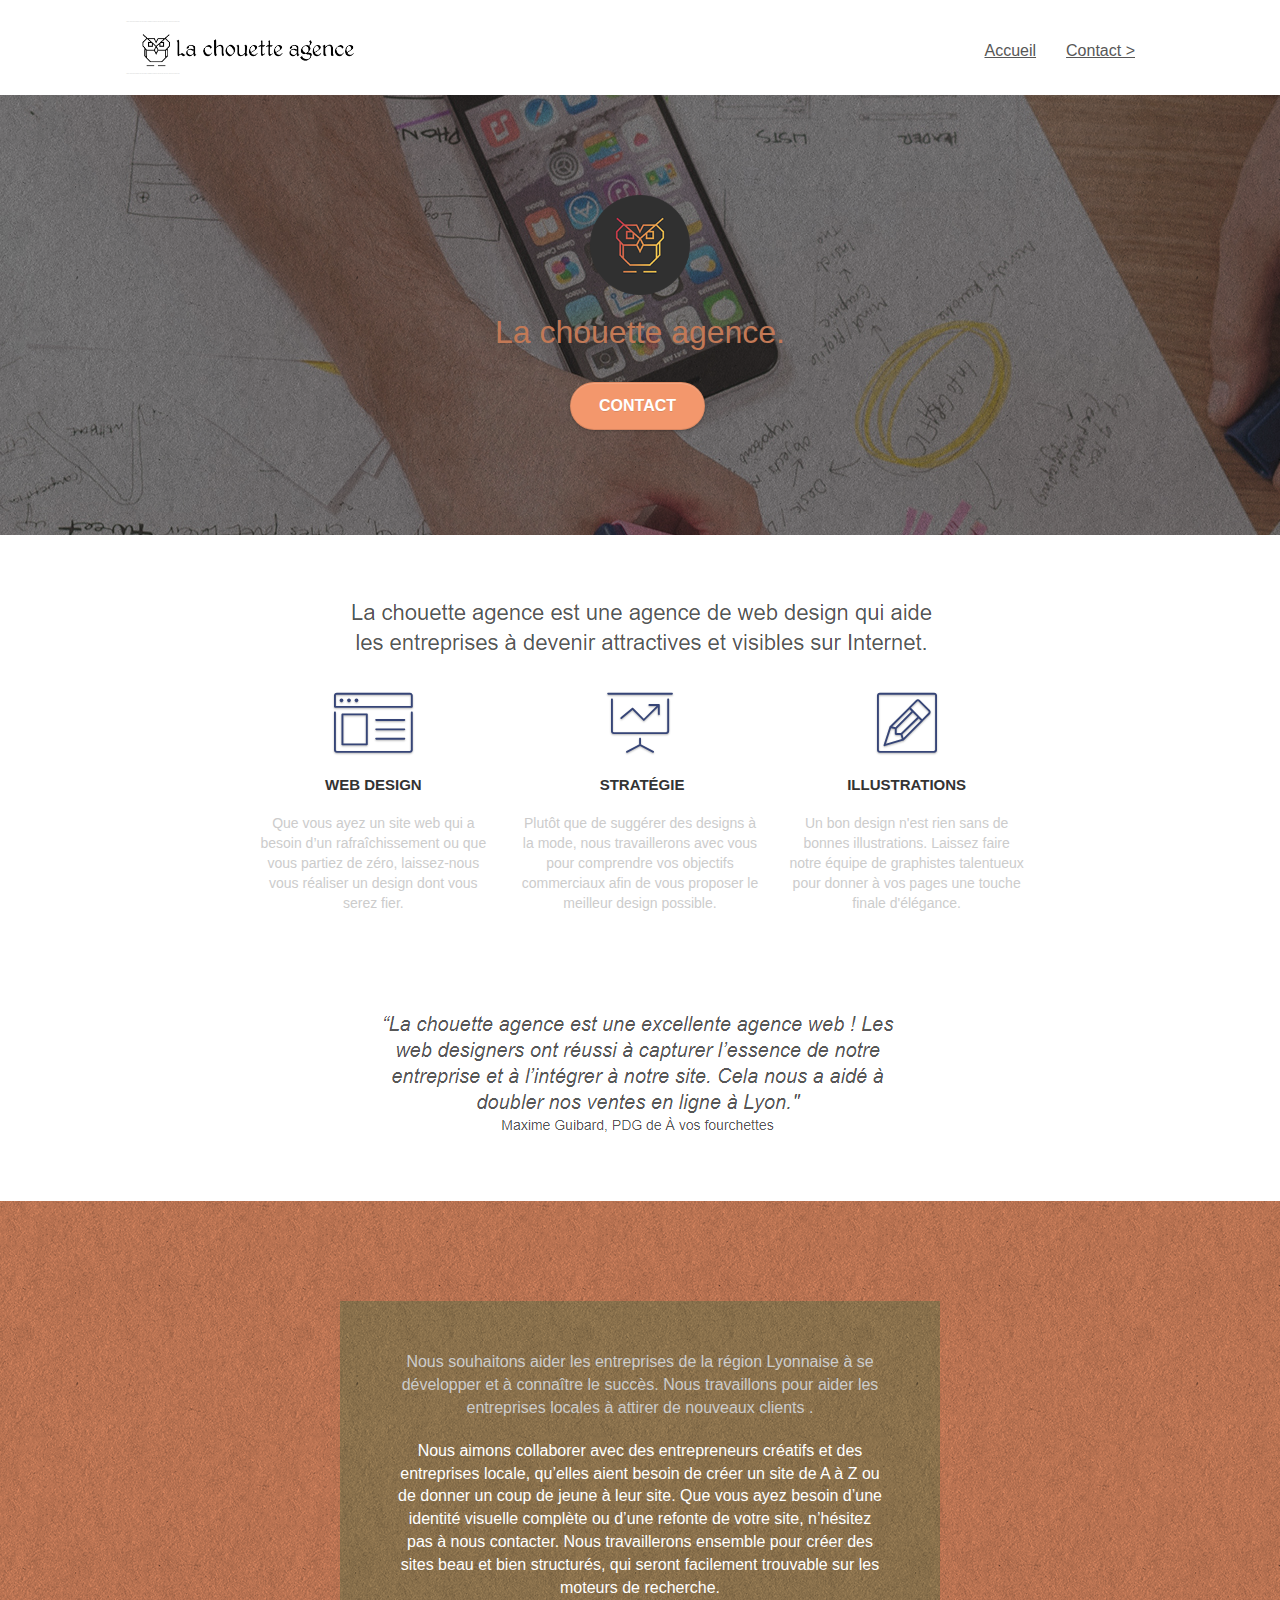
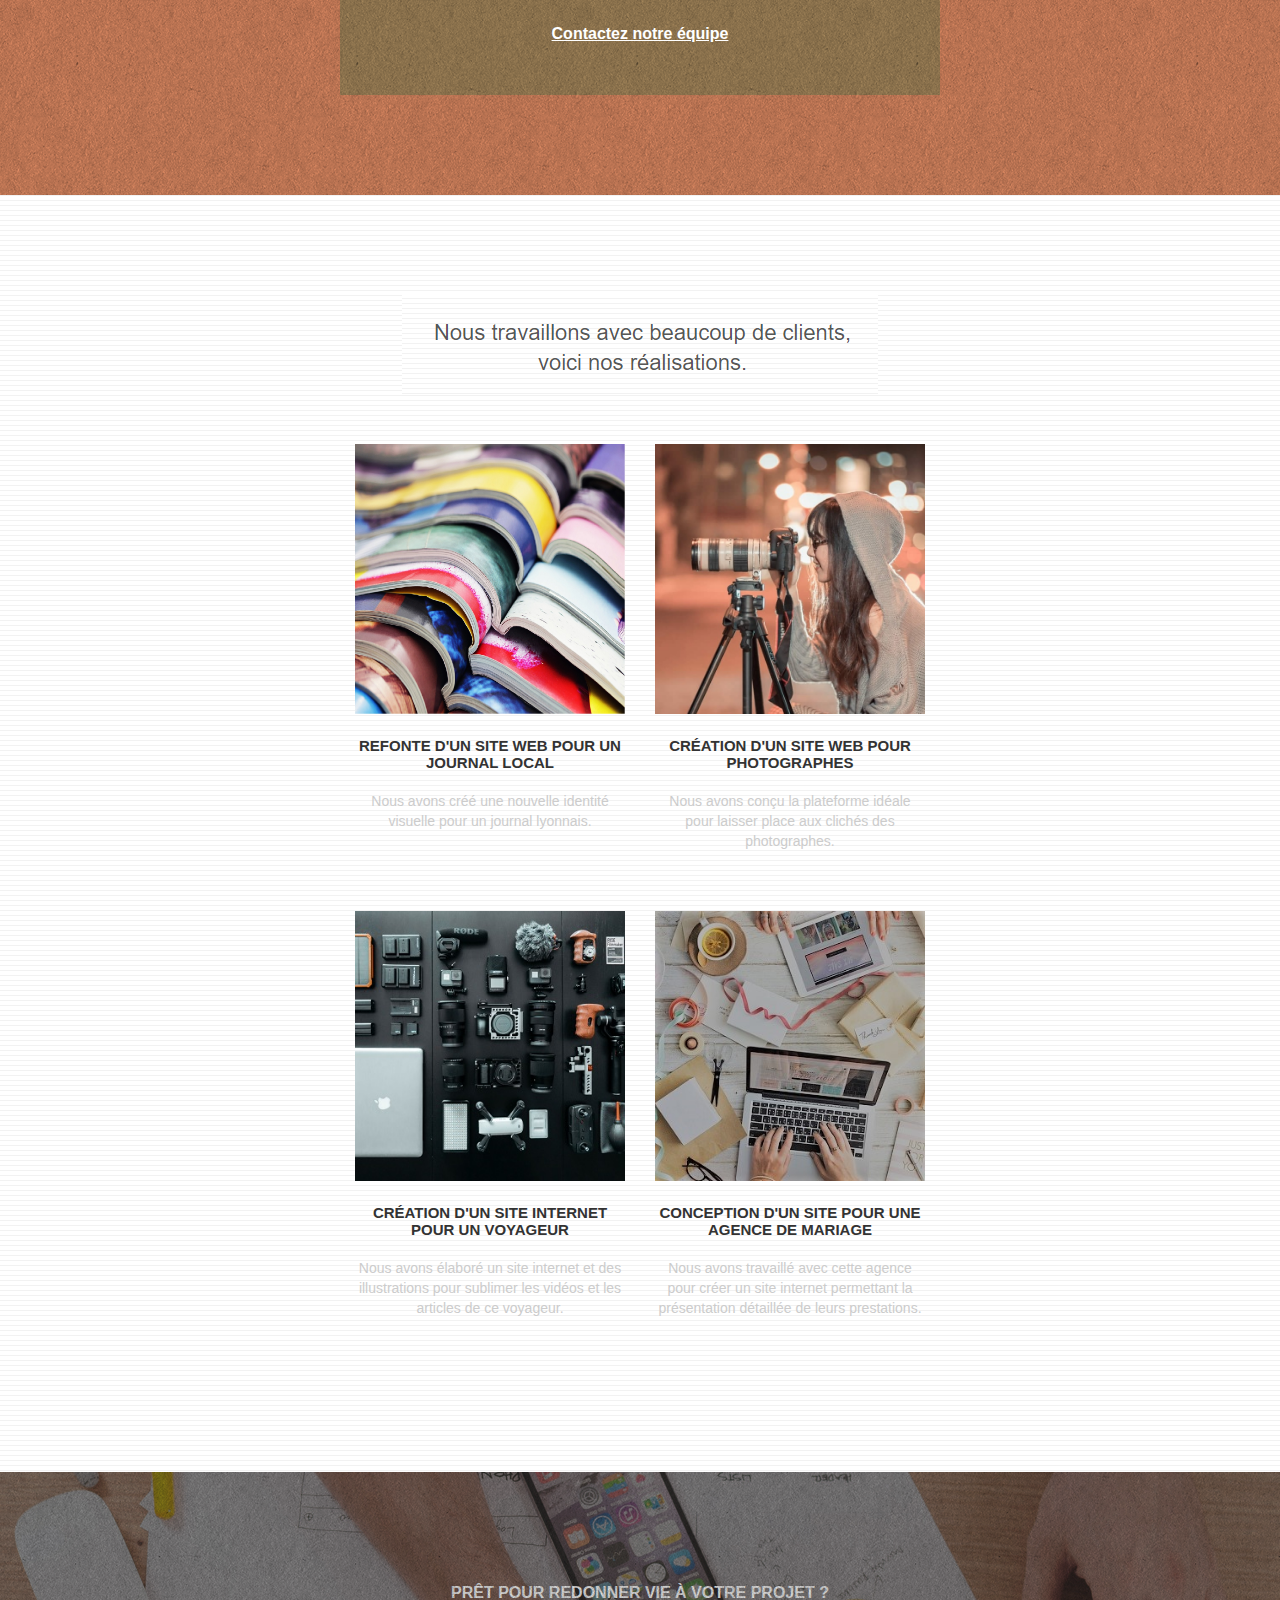
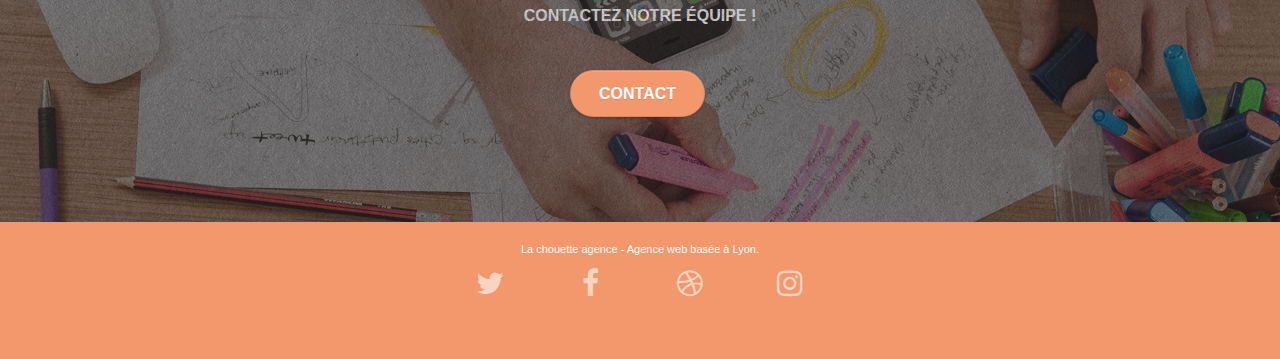
==== index.html @ 2b50f56a "correction mots clés" ====
<!doctype html>
<html lang="fr">
<head>
    <meta charset="utf-8">
    <meta name="keywords" content="seo, google, site web, site internet, agence design lyon, agence design, agence design,agence design,agence design,agence design,agence design,agence design,agence design,agence design">
    <meta name="description" content="Envie de créer un site? Découvrez la Chouette agence et contactez nous pour vos projets web. Nous vous aidons à améliorez le design, la stratégie et les performances de votre site.">
    <meta name="viewport" content="width=device-width, initial-scale=1.0, viewport-fit=cover">
    <link rel="shortcut icon" type="image/png" href="favicon.jpg">
    
	
	<link rel="stylesheet" type="text/css" href="css/font-awesome.css">
	<link rel="stylesheet" type="text/css" href="css/et-line.css">
	<link rel="stylesheet" type="text/css" href="css/bootstrap.css">

	<link rel="stylesheet" type="text/css" href="css/style.css">
	
    <title>La Chouette agence | Agence web</title>

    
<!-- Analytics -->
 
<!-- Analytics END -->
    
</head>
<body>
<!-- Principal conteneur -->
<div class="page-container">
    
<!-- bloc-0 -->
<header class="bloc bgc-white l-bloc " id="bloc-0">
	<div class="container bloc-sm">

		<nav class="navbar row">
			<div class="navbar-header">
				<div class="keywords" style="color:#cccccc;font-size:1px;">Agence web à paris, stratégie web, web design, illustrations, design de site web, site web, web, internet, site internet, site</div>
				<a title="logo de la chouette agence, page d'accueil" class="navbar-brand" href="index.html"><img src="img/la-chouette-agence.png" alt="logo de la chouette agence" height="40" /></a>
				<div class="keywords" style="color:#cccccc;font-size:1px;">Agence web à paris, stratégie web, web design, illustrations, design de site web, site web, web, internet, site internet, site</div>
				<button id="nav-toggle" type="button" class="ui-navbar-toggle navbar-toggle" data-toggle="collapse" data-target=".navbar-1">
					<span class="sr-only">Toggle navigation</span><span class="icon-bar"></span><span class="icon-bar"></span><span class="icon-bar"></span>
				</button>
			</div>
			<div class="collapse navbar-collapse navbar-1 special-dropdown-nav">
				<ul class="site-navigation nav navbar-nav">
					<li>
						<a title="page d'accueil" href="index.html">Accueil</a>
					</li>
					<li>
					</li>
					<li>
						<a title="page 2, contactez nous" href="contact.html">Contact &gt;</a>
					</li>
				</ul>
			</div>
		</nav>
	</div>
</header>
<!-- bloc-0 END -->

<!-- bloc-1-presentation -->
<div class="bloc bgc-dark-slate-blue bg-banniere d-bloc bg-t-edge bloc-bg-texture texture-paper b-parallax" id="bloc-1-hero">
	<div class="container bloc-lg">
		<div class="row tight-width-whitespace">
			<div class="col-sm-12">
				<img src="img/logo.png" class="center-block image-resize-mode" width="100" alt="logo de l'entreprise la chouette agence" />
				<h1 class="text-center hero-bloc-text tc-white ">
					La chouette agence.
				</h1>
				<div class="text-center">
					<a href="contact.html" class="btn btn-lg btn-clean btn-rd cta-hero btn-atomic-tangerine" id="cta-hero">Contact</a>
				</div>
			</div>
		</div>
	</div>
</div>
<!-- bloc-1-presentation END -->

<!-- bloc-2-services -->
<div class="bloc bgc-white l-bloc" id="bloc-2-services">
	<div class="container bloc-md">
		<div class="row">
			<div class="col-sm-12 text-center">
				<img alt="agence web, lyon, design, stratégie" src="img/title.png" />
			</div>
		</div>
		<div class="row voffset-lg med-width-whitespace">
			<div class="col-sm-4">
				<div class="text-center">
					<span class="et-icon-browser sm-shadow icon-dark-slate-blue icons icon-lg"></span>
				</div>
				<h3 class="mg-md text-center">
					Web design
				</h3>
				<p class="text-center ">
					Que vous ayez un site web qui a besoin d&rsquo;un rafraîchissement ou que vous partiez de zéro, laissez-nous vous réaliser un design dont vous serez fier.
				</p>
			</div>
			<div class="col-sm-4">
				<div class="text-center">
					<span class="et-icon-presentation sm-shadow icon-dark-slate-blue icons icon-lg"></span>
				</div>
				<h3 class="mg-md text-center">
					&nbsp;Stratégie
				</h3>
				<p class="text-center ">
					Plutôt que de suggérer des designs à la mode, nous travaillerons avec vous pour comprendre vos objectifs commerciaux afin de vous proposer le meilleur design possible.<br>
				</p>
			</div>
			<div class="col-sm-4">
				<div class="text-center">
					<span class="et-icon-edit sm-shadow icon-dark-slate-blue icons icon-lg"></span>
				</div>
				<h3 class="mg-md text-center">
					Illustrations
				</h3>
				<p class="text-center ">
					Un bon design n'est rien sans de bonnes illustrations. Laissez faire notre équipe de graphistes talentueux pour donner à vos pages une touche finale d'élégance.
				</p>
			</div>
		</div>
		<div class="row voffset-lg voffset">
			<div class="col-xs-12 col-md-8 col-md-offset-2 text-center">
				<img alt="agence web, paris, design, stratégie" src="img/citation.png" />

			</div>
		</div>
	</div>
</div>
<!-- bloc-2-services END -->

<!-- bloc-3-what-i-do -->
<div class="bloc tc-white bgc-atomic-tangerine bg-presentation d-bloc bloc-bg-texture texture-paper b-parallax" id="bloc-3-what-i-do">
	<div class="container bloc-lg">
		<div class="row tight-width-whitespace black-background">
			<div class="col-sm-12">
				<p class="mg-md text-center tc-white">
					Nous souhaitons aider les entreprises de la région Lyonnaise à se développer et à connaître le succès. Nous travaillons pour aider les entreprises locales à attirer de nouveaux clients .<br>
				</p>
				<p class="text-center white">
					Nous aimons collaborer avec des entrepreneurs créatifs et des entreprises locale, qu’elles aient besoin de créer un site de A à Z ou de donner un coup de jeune à leur site. Que vous ayez besoin d’une identité visuelle complète ou d’une refonte de votre site, n’hésitez pas à nous contacter. Nous travaillerons ensemble pour créer des sites beau et bien structurés, qui seront facilement trouvable sur les moteurs de recherche. <br><br><a class="ltc-white bold-link" href="contact.html">Contactez notre équipe</a><br>
				</p>
			</div>
		</div>
	</div>
</div>
<!-- bloc-3-what-i-do END -->

<!-- bloc-4-portfolio -->
<div class="bloc bgc-white bg-lines-h2-bg bg-repeat l-bloc" id="bloc-4-portfolio">
	<div class="container bloc-lg">
		<div class="row">
			<div class="col-sm-12 text-center">
				<img alt="agence web, lyon, design, stratégie" src="img/title2.png" />
			</div>
		</div>
		<div class="row tight-width-whitespace portfolio-row">
			<div class="col-sm-6">
				<a title="liseuse pdf gallerie photo" href="#" data-lightbox="img/1.jpg" data-gallery-id="gallery-1" data-caption="Refonte d'un site web pour un journal local" data-frame="snapshot-lb"><img src="img/1.jpg" alt="image livres ouverts refonte site web" class="img-responsive portfolio-thumb" /></a>
				<h3 class="mg-md text-center">
					Refonte d'un site web pour un journal local
				</h3>
				<p class="text-center">
					Nous avons créé une nouvelle identité visuelle pour un journal lyonnais.
				</p>
			</div>
			<div class="col-sm-6">
				<a title="liseuse pdf gallerie photo" href="#" data-lightbox="img/2.jpg" data-gallery-id="gallery-1" data-caption="Création d'un site web pour photographes" data-frame="snapshot-lb"><img src="img/2.jpg" class="img-responsive portfolio-thumb" alt="femme prenant une photo, creation site web" /></a>
				<h3 class="mg-md text-center">
					Création d'un site web pour photographes
				</h3>
				<p class="text-center">
					Nous avons conçu la plateforme idéale pour laisser place aux clichés des photographes.
				</p>
			</div>
		</div>
		<div class="row tight-width-whitespace portfolio-row">
			<div class="col-sm-6">
				<a title="liseuse pdf gallerie photo" href="#" data-lightbox="img/3.bmp" data-gallery-id="gallery-1" data-caption="Création d'un site internet pour un voyageur" data-frame="snapshot-lb"><img src="img/3.bmp" class="img-responsive portfolio-thumb" alt="matériel multimédia, Création de site web"/></a>
				<h3 class="mg-md text-center">
					Création d'un site internet pour un voyageur
				</h3>
				<p class="text-center">
					Nous avons élaboré un site internet et des illustrations pour sublimer les vidéos et les articles de ce voyageur.
				</p>
			</div>
			<div class="col-sm-6">
				<a title="liseuse pdf gallerie photo" href="#" data-lightbox="img/4.bmp" data-gallery-id="gallery-1" data-caption="Conception d'un site pour une agence de mariage" data-frame="snapshot-lb"><img src="img/4.bmp" class="img-responsive portfolio-thumb" alt="ordinateur sur un bureau, Création de site web" /></a>
				<h3 class="mg-md text-center">
					Conception d'un site pour une agence de mariage
				</h3>
				<p class="text-center">
					Nous avons travaillé avec cette agence pour créer un site internet permettant la présentation détaillée de leurs prestations.
				</p>
			</div>
		</div>
	</div>
</div>
<!-- bloc-4-portfolio END -->

<!-- bloc-5-cta -->
<div class="bloc bgc-dark-slate-blue bg-banniere d-bloc bloc-bg-texture texture-paper" id="bloc-5-cta">
	<div class="container bloc-lg">
		<div class="row">
			<p class="mg-md text-center tc-white">
				Prêt pour redonner vie à votre projet ?<br>Contactez notre équipe !
			</p>
			<div class="col-sm-12 text-center">
				<a href="contact.html" class="btn btn-atomic-tangerine btn-clean btn-rd btn-lg cta-hero">Contact</a>
			</div>
		</div>
	</div>
</div>
<!-- bloc-5-cta END -->

<!-- Footer - bloc-8 -->
<footer class="bloc bgc-atomic-tangerine d-bloc" id="bloc-8">
	<div class="container bloc-sm">
		<div class="row">
			<div class="col-sm-12">
				<p class="text-center white">
					La chouette agence - Agence web basée à Lyon.<br>
				</p>
				<div class="row row-no-gutters social">
					<div class="col-sm-3">
						<div class="text-center">
							<a title="réseau social twitter" class="social" href="https://twitter.com/?lang=fr" target="_blank" rel="noopener noreferrer"><span class="fa fa-twitter icon-md"></span></a>
						</div>
					</div>
					<div class="col-sm-3">
						<div class="text-center">
							<a title="réseau social facebook" class="social" href="https://fr-fr.facebook.com/" target="_blank" rel="noopener noreferrer"><span class="fa fa-facebook icon-md"></span></a>
						</div>
					</div>
					<div class="col-sm-3">
						<div class="text-center">
							<a title="réseau social dribble" class="social" href="https://dribbble.com/" target="_blank" rel="noopener noreferrer"><span class="fa fa-dribbble icon-md"></span></a>
						</div>
					</div>
					<div class="col-sm-3">
						<div class="text-center">
							<a title="réseau social instagram" class="social" href="https://www.instagram.com/?hl=fr" target="_blank" rel="noopener noreferrer"><span class="fa fa-instagram icon-md"></span></a>
						</div>
					</div>
					<div class="keywords" style="color:#F3976C;">Agence web à paris, stratégie web, web design, illustrations, design de site web, site web, web, internet, site internet, site</div>
				</div>
				
			</div>
		</div>
	</div>
</footer>
<!-- Footer - bloc-8 END -->

</div>
<!-- Principal conteneur END -->
	
<script src="js/jquery-2.1.0.js"></script>
	<script src="js/bootstrap.js"></script>
	<script src="js/blocs.js"></script>
	<script src="js/jquery.touchSwipe.js" defer></script>
	<script src="js/gmaps.js"></script>

</body>
</html>
---- css/et-line.css ----
@font-face {
    font-family: et-line;
    src: url(../fonts/et-line.eot);
    src: url(../fonts/et-line.eot?#iefix) format('embedded-opentype'), url(../fonts/et-line.woff) format('woff'), url(../fonts/et-line.ttf) format('truetype'), url(../fonts/et-line.svg#et-line) format('svg');
    font-weight: 400;
    font-style: normal
}

.et-icon-adjustments,
.et-icon-alarmclock,
.et-icon-anchor,
.et-icon-aperture,
.et-icon-attachment,
.et-icon-bargraph,
.et-icon-basket,
.et-icon-beaker,
.et-icon-bike,
.et-icon-book-open,
.et-icon-briefcase,
.et-icon-browser,
.et-icon-calendar,
.et-icon-camera,
.et-icon-caution,
.et-icon-chat,
.et-icon-circle-compass,
.et-icon-clipboard,
.et-icon-clock,
.et-icon-cloud,
.et-icon-compass,
.et-icon-desktop,
.et-icon-dial,
.et-icon-document,
.et-icon-documents,
.et-icon-download,
.et-icon-dribbble,
.et-icon-edit,
.et-icon-envelope,
.et-icon-expand,
.et-icon-facebook,
.et-icon-flag,
.et-icon-focus,
.et-icon-gears,
.et-icon-genius,
.et-icon-gift,
.et-icon-global,
.et-icon-globe,
.et-icon-googleplus,
.et-icon-grid,
.et-icon-happy,
.et-icon-hazardous,
.et-icon-heart,
.et-icon-hotairballoon,
.et-icon-hourglass,
.et-icon-key,
.et-icon-laptop,
.et-icon-layers,
.et-icon-lifesaver,
.et-icon-lightbulb,
.et-icon-linegraph,
.et-icon-linkedin,
.et-icon-lock,
.et-icon-magnifying-glass,
.et-icon-map,
.et-icon-map-pin,
.et-icon-megaphone,
.et-icon-mic,
.et-icon-mobile,
.et-icon-newspaper,
.et-icon-notebook,
.et-icon-paintbrush,
.et-icon-paperclip,
.et-icon-pencil,
.et-icon-phone,
.et-icon-picture,
.et-icon-pictures,
.et-icon-piechart,
.et-icon-presentation,
.et-icon-pricetags,
.et-icon-printer,
.et-icon-profile-female,
.et-icon-profile-male,
.et-icon-puzzle,
.et-icon-quote,
.et-icon-recycle,
.et-icon-refresh,
.et-icon-ribbon,
.et-icon-rss,
.et-icon-sad,
.et-icon-scissors,
.et-icon-scope,
.et-icon-search,
.et-icon-shield,
.et-icon-speedometer,
.et-icon-strategy,
.et-icon-streetsign,
.et-icon-tablet,
.et-icon-target,
.et-icon-telescope,
.et-icon-toolbox,
.et-icon-tools,
.et-icon-tools-2,
.et-icon-trophy,
.et-icon-tumblr,
.et-icon-twitter,
.et-icon-upload,
.et-icon-video,
.et-icon-wallet,
.et-icon-wine {
    font-family: et-line;
    /* speak: none; */
    font-style: normal;
    font-weight: 400;
    font-variant: normal;
    text-transform: none;
    line-height: 1;
    -webkit-font-smoothing: antialiased;
    -moz-osx-font-smoothing: grayscale;
    display: inline-block
}

.et-icon-mobile:before {
    content: "\e000"
}

.et-icon-laptop:before {
    content: "\e001"
}

.et-icon-desktop:before {
    content: "\e002"
}

.et-icon-tablet:before {
    content: "\e003"
}

.et-icon-phone:before {
    content: "\e004"
}

.et-icon-document:before {
    content: "\e005"
}

.et-icon-documents:before {
    content: "\e006"
}

.et-icon-search:before {
    content: "\e007"
}

.et-icon-clipboard:before {
    content: "\e008"
}

.et-icon-newspaper:before {
    content: "\e009"
}

.et-icon-notebook:before {
    content: "\e00a"
}

.et-icon-book-open:before {
    content: "\e00b"
}

.et-icon-browser:before {
    content: "\e00c"
}

.et-icon-calendar:before {
    content: "\e00d"
}

.et-icon-presentation:before {
    content: "\e00e"
}

.et-icon-picture:before {
    content: "\e00f"
}

.et-icon-pictures:before {
    content: "\e010"
}

.et-icon-video:before {
    content: "\e011"
}

.et-icon-camera:before {
    content: "\e012"
}

.et-icon-printer:before {
    content: "\e013"
}

.et-icon-toolbox:before {
    content: "\e014"
}

.et-icon-briefcase:before {
    content: "\e015"
}

.et-icon-wallet:before {
    content: "\e016"
}

.et-icon-gift:before {
    content: "\e017"
}

.et-icon-bargraph:before {
    content: "\e018"
}

.et-icon-grid:before {
    content: "\e019"
}

.et-icon-expand:before {
    content: "\e01a"
}

.et-icon-focus:before {
    content: "\e01b"
}

.et-icon-edit:before {
    content: "\e01c"
}

.et-icon-adjustments:before {
    content: "\e01d"
}

.et-icon-ribbon:before {
    content: "\e01e"
}

.et-icon-hourglass:before {
    content: "\e01f"
}

.et-icon-lock:before {
    content: "\e020"
}

.et-icon-megaphone:before {
    content: "\e021"
}

.et-icon-shield:before {
    content: "\e022"
}

.et-icon-trophy:before {
    content: "\e023"
}

.et-icon-flag:before {
    content: "\e024"
}

.et-icon-map:before {
    content: "\e025"
}

.et-icon-puzzle:before {
    content: "\e026"
}

.et-icon-basket:before {
    content: "\e027"
}

.et-icon-envelope:before {
    content: "\e028"
}

.et-icon-streetsign:before {
    content: "\e029"
}

.et-icon-telescope:before {
    content: "\e02a"
}

.et-icon-gears:before {
    content: "\e02b"
}

.et-icon-key:before {
    content: "\e02c"
}

.et-icon-paperclip:before {
    content: "\e02d"
}

.et-icon-attachment:before {
    content: "\e02e"
}

.et-icon-pricetags:before {
    content: "\e02f"
}

.et-icon-lightbulb:before {
    content: "\e030"
}

.et-icon-layers:before {
    content: "\e031"
}

.et-icon-pencil:before {
    content: "\e032"
}

.et-icon-tools:before {
    content: "\e033"
}

.et-icon-tools-2:before {
    content: "\e034"
}

.et-icon-scissors:before {
    content: "\e035"
}

.et-icon-paintbrush:before {
    content: "\e036"
}

.et-icon-magnifying-glass:before {
    content: "\e037"
}

.et-icon-circle-compass:before {
    content: "\e038"
}

.et-icon-linegraph:before {
    content: "\e039"
}

.et-icon-mic:before {
    content: "\e03a"
}

.et-icon-strategy:before {
    content: "\e03b"
}

.et-icon-beaker:before {
    content: "\e03c"
}

.et-icon-caution:before {
    content: "\e03d"
}

.et-icon-recycle:before {
    content: "\e03e"
}

.et-icon-anchor:before {
    content: "\e03f"
}

.et-icon-profile-male:before {
    content: "\e040"
}

.et-icon-profile-female:before {
    content: "\e041"
}

.et-icon-bike:before {
    content: "\e042"
}

.et-icon-wine:before {
    content: "\e043"
}

.et-icon-hotairballoon:before {
    content: "\e044"
}

.et-icon-globe:before {
    content: "\e045"
}

.et-icon-genius:before {
    content: "\e046"
}

.et-icon-map-pin:before {
    content: "\e047"
}

.et-icon-dial:before {
    content: "\e048"
}

.et-icon-chat:before {
    content: "\e049"
}

.et-icon-heart:before {
    content: "\e04a"
}

.et-icon-cloud:before {
    content: "\e04b"
}

.et-icon-upload:before {
    content: "\e04c"
}

.et-icon-download:before {
    content: "\e04d"
}

.et-icon-target:before {
    content: "\e04e"
}

.et-icon-hazardous:before {
    content: "\e04f"
}

.et-icon-piechart:before {
    content: "\e050"
}

.et-icon-speedometer:before {
    content: "\e051"
}

.et-icon-global:before {
    content: "\e052"
}

.et-icon-compass:before {
    content: "\e053"
}

.et-icon-lifesaver:before {
    content: "\e054"
}

.et-icon-clock:before {
    content: "\e055"
}

.et-icon-aperture:before {
    content: "\e056"
}

.et-icon-quote:before {
    content: "\e057"
}

.et-icon-scope:before {
    content: "\e058"
}

.et-icon-alarmclock:before {
    content: "\e059"
}

.et-icon-refresh:before {
    content: "\e05a"
}

.et-icon-happy:before {
    content: "\e05b"
}

.et-icon-sad:before {
    content: "\e05c"
}

.et-icon-facebook:before {
    content: "\e05d"
}

.et-icon-twitter:before {
    content: "\e05e"
}

.et-icon-googleplus:before {
    content: "\e05f"
}

.et-icon-rss:before {
    content: "\e060"
}

.et-icon-tumblr:before {
    content: "\e061"
}

.et-icon-linkedin:before {
    content: "\e062"
}

.et-icon-dribbble:before {
    content: "\e063"
}
---- css/style.css ----
body {
    margin: 0;
    padding: 0;
    background: #FFF;
    overflow-x: hidden;
    -webkit-font-smoothing: antialiased;
    -moz-osx-font-smoothing: grayscale;
}

a,
button {
    transition: all .3s ease-in-out;
    outline: none!important;
}

a:hover {
    text-decoration: none;
    cursor: pointer;
}

#page-loading-blocs-notifaction {
    position: fixed;
    top: 0;
    bottom: 0;
    width: 100%;
    z-index: 100000;
    background: #FFFFFF url("../img/pageload-spinner.gif") no-repeat center center;
}

.bloc {
    width: 100%;
    clear: both;
    background: 50% 50% no-repeat;
    padding: 0 50px;
    -webkit-background-size: cover;
    -moz-background-size: cover;
    -o-background-size: cover;
    background-size: cover;
    position: relative;
}

.bloc .container {
    padding-left: 0;
    padding-right: 0;
}

.bloc-lg {
    padding: 100px 50px;
}

.bloc-md {
    padding: 50px;
}

.bloc-sm {
    padding: 20px 50px;
}

.bg-center,
.bg-l-edge,
.bg-r-edge,
.bg-t-edge,
.bg-b-edge,
.bg-tl-edge,
.bg-bl-edge,
.bg-tr-edge,
.bg-br-edge,
.bg-repeat {
    -webkit-background-size: auto!important;
    -moz-background-size: auto!important;
    -o-background-size: auto!important;
    background-size: auto!important;
}

.bg-repeat {
    background: repeat;
}

.bg-t-edge {
    background: top no-repeat;
}

.bloc-bg-texture::before {
    content: "";
    background-size: 2px 2px;
    position: absolute;
    top: 0;
    bottom: 0;
    left: 0;
    right: 0;
}

.texture-paper::before {
    background: url("../img/texture-paper.png");
    background-size: 280px 280px;
}

.b-parallax {
    background-attachment: fixed;
}

.d-bloc {
    color: rgba(255, 255, 255, .7);
}

.d-bloc button:hover {
    color: rgba(255, 255, 255, .9);
}

.d-bloc .icon-round,
.d-bloc .icon-square,
.d-bloc .icon-rounded,
.d-bloc .icon-semi-rounded-a,
.d-bloc .icon-semi-rounded-b {
    border-color: rgba(255, 255, 255, .9);
}

.d-bloc .divider-h span {
    border-color: rgba(255, 255, 255, .2);
}

.d-bloc .a-btn,
.d-bloc .navbar a,
.d-bloc .navbar-brand,
.d-bloc a .icon-sm,
.d-bloc a .icon-md,
.d-bloc a .icon-lg,
.d-bloc a .icon-xl,
.d-bloc h1 a,
.d-bloc h2 a,
.d-bloc h3 a,
.d-bloc h4 a,
.d-bloc h5 a,
.d-bloc h6 a,
.d-bloc p a {
    color: rgba(255, 255, 255, .6);
}

.d-bloc .a-btn:hover,
.d-bloc .navbar a:hover,
.d-bloc .navbar-brand:hover,
.d-bloc a:hover .icon-sm,
.d-bloc a:hover .icon-md,
.d-bloc a:hover .icon-lg,
.d-bloc a:hover .icon-xl,
.d-bloc h1 a:hover,
.d-bloc h2 a:hover,
.d-bloc h3 a:hover,
.d-bloc h4 a:hover,
.d-bloc h5 a:hover,
.d-bloc h6 a:hover,
.d-bloc p a:hover {
    color: rgba(255, 255, 255, 1);
}

.d-bloc .navbar-toggle .icon-bar {
    background: rgba(255, 255, 255, 1);
}

.d-bloc .btn-wire,
.d-bloc .btn-wire:hover {
    color: rgba(255, 255, 255, 1);
    border-color: rgba(255, 255, 255, 1);
}

.d-bloc .panel {
    color: rgba(0, 0, 0, .5);
}

.d-bloc .panel button:hover {
    color: rgba(0, 0, 0, .7);
}

.d-bloc .panel icon {
    border-color: rgba(0, 0, 0, .7);
}

.d-bloc .panel .divider-h span {
    border-color: rgba(0, 0, 0, .1);
}

.d-bloc .panel .a-btn {
    color: rgba(0, 0, 0, .6);
}

.d-bloc .panel .a-btn:hover {
    color: rgba(0, 0, 0, 1);
}

.d-bloc .panel .btn-wire,
.d-bloc .panel .btn-wire:hover {
    color: rgba(0, 0, 0, .7);
    border-color: rgba(0, 0, 0, .3);
}

.d-bloc .panel,
.l-bloc {
    color: rgba(0, 0, 0, .5);
}

.d-bloc .panel button:hover,
.l-bloc button:hover {
    color: rgba(0, 0, 0, .7);
}

.l-bloc .icon-round,
.l-bloc .icon-square,
.l-bloc .icon-rounded,
.l-bloc .icon-semi-rounded-a,
.l-bloc .icon-semi-rounded-b {
    border-color: rgba(0, 0, 0, .7);
}

.d-bloc .panel .divider-h span,
.l-bloc .divider-h span {
    border-color: rgba(0, 0, 0, .1);
}

.d-bloc .panel .a-btn,
.l-bloc .a-btn,
.l-bloc .navbar a,
.l-bloc .navbar-brand,
.l-bloc a .icon-sm,
.l-bloc a .icon-md,
.l-bloc a .icon-lg,
.l-bloc a .icon-xl,
.l-bloc h1 a,
.l-bloc h2 a,
.l-bloc h3 a,
.l-bloc h4 a,
.l-bloc h5 a,
.l-bloc h6 a,
.l-bloc p a {
    color: rgba(0, 0, 0, .6);
}

.d-bloc .panel .a-btn:hover,
.l-bloc .a-btn:hover,
.l-bloc .navbar a:hover,
.l-bloc .navbar-brand:hover,
.l-bloc a:hover .icon-sm,
.l-bloc a:hover .icon-md,
.l-bloc a:hover .icon-lg,
.l-bloc a:hover .icon-xl,
.l-bloc h1 a:hover,
.l-bloc h2 a:hover,
.l-bloc h3 a:hover,
.l-bloc h4 a:hover,
.l-bloc h5 a:hover,
.l-bloc h6 a:hover,
.l-bloc p a:hover {
    color: rgba(0, 0, 0, 1);
}

.l-bloc .navbar-toggle .icon-bar {
    color: rgba(0, 0, 0, .6);
}

.d-bloc .panel .btn-wire,
.d-bloc .panel .btn-wire:hover,
.l-bloc .btn-wire,
.l-bloc .btn-wire:hover {
    color: rgba(0, 0, 0, .7);
    border-color: rgba(0, 0, 0, .3);
}

.voffset {
    margin-top: 30px;
}

.voffset-lg {
    margin-top: 80px;
}

.row-no-gutters {
    margin-right: 0;
    margin-left: 0;
}

.row.row-no-gutters > [class^="col-"],
.row.row-no-gutters > [class*=" col-"] {
    padding-right: 0;
    padding-left: 0;
}

#bloc-1-hero h1 {
    font-size: 32px;
}

.navbar {
    margin-bottom: 0;
    z-index: 1;
}

.navbar-brand {
    height: auto;
    padding: 3px 15px;
    font-size: 25px;
    font-weight: normal;
    font-weight: 600;
    line-height: 44px;
}

.navbar-brand img {
    max-height: 200px;
    margin: 0 5px 0 0;
    display: inline;
}

.navbar-brand img[src$=svg] {
    min-width: 100px;
}

.nav-center .navbar-brand img {
    margin: 0;
}

.navbar .nav {
    padding-top: 2px;
    margin-right: -16px;
    float: right;
    z-index: 1;
}

.nav > li {
    float: left;
    margin-top: 4px;
    font-size: 16px;
}

.navbar-nav .open .dropdown-menu > li > a {
    text-align: inherit;
}

.nav > li a:hover,
.nav > li a:focus {
    background: transparent;
}

.navbar-toggle {
    margin: 10px 10px 0 0;
    border: 0px;
}

.navbar-toggle:hover {
    background: transparent!important;
}

.navbar-toggle .icon-bar {
    background-color: rgba(0, 0, 0, .5);
    width: 26px;
}

.nav-invert .navbar .nav {
    float: left;
}

.nav-invert .navbar-header,
.nav-invert .navbar-brand {
    float: right;
    position: relative;
    z-index: 2;
}

@media (min-width: 768px) {
    .site-navigation {
        position: absolute;
        top: 50%;
        right: 20px;
        transform: translate(0, -50%);
        -webkit-transform: translateY(-50%);
    }
    .nav > li .dropdown-menu a,
    .nav > li .dropdown-menu a:hover {
        color: #484848;
    }
    .nav-invert .site-navigation {
        left: 0;
        right: 0;
    }
    .nav-center {
        text-align: center;
    }
    .nav-center .navbar-header {
        width: 100%;
    }
    .nav-center .navbar-header,
    .nav-center .navbar-brand,
    .nav-center .nav > li {
        float: none;
        display: inline-block;
    }
    .nav-center .site-navigation {
        position: relative;
        width: 100%;
        right: 0;
        margin-right: 0px;
        margin-top: 20px;
    }
    .nav-center.mini-nav .navbar-toggle {
        float: none;
        margin: 10px auto 0;
    }
}

.nav > li > .dropdown a {
    background: none!important;
    display: block;
    padding: 14px 15px;

}

nav .caret {
    margin: 0 5px;
}

.dropdown-menu .dropdown-menu {
    top: -8px;
    left: 100%;
}

.dropdown-menu .dropmenu-flow-right {
    top: 100%;
    left: 0;
    margin-left: -1px;
    border-top-left-radius: 0;
    border-top-right-radius: 0;
}

.dropdown-menu .dropdown span {
    border: 4px solid black;
    border-top-color: transparent;
    border-right-color: transparent;
    border-bottom-color: transparent;
    margin: 6px -5px 0 0!important;
    float: right;
}

.mg-md {
    margin-top: 10px;
    margin-bottom: 20px;
}

.mg-lg {
    margin-top: 10px;
    margin-bottom: 40px;
}

.btn {
    margin: 0 5px 5px 0;
}

.btn.pull-right {
    margin: 0 0 5px 5px;
}

.btn-d,
.btn-d:hover,
.btn-d:focus {
    color: #FFF;
    background: rgba(0, 0, 0, .3);
}

button {
    outline: none!important;
}

.btn-rd {
    border-radius: 40px;
}

.btn-clean {
    border: 1px solid rgba(0, 0, 0, .08);
    border-bottom-color: rgba(0, 0, 0, .1);
    text-shadow: 0 1px 0 rgba(0, 0, 1, .1);
    box-shadow: 0 1px 3px rgba(0, 0, 1, .25), inset 0 1px 0 0 rgba(255, 255, 255, .15);
}

.icon-md {
    font-size: 30px!important;
}

.icon-lg {
    font-size: 60px!important;
}

.sm-shadow {
    text-shadow: 0 1px 2px rgba(0, 0, 0, .3);
}

.panel-sq,
.panel-sq .panel-heading,
.panel-sq .panel-footer {
    border-radius: 0;
}

.panel-rd {
    border-radius: 30px;
}

.panel-rd .panel-heading {
    border-radius: 29px 29px 0 0;
}

.panel-rd .panel-footer {
    border-radius: 0 0 29px 29px;
}

.form-control {
    border-color: rgba(0, 0, 0, .1);
    box-shadow: none;
}

.scrollToTop {
    width: 40px;
    height: 40px;
    position: fixed;
    bottom: 20px;
    right: 20px;
    opacity: 0;
    z-index: 500;
    transition: all .3s ease-in-out;
}

.scrollToTop span {
    margin-top: 6px;
}

.showScrollTop {
    font-size: 14px;
    opacity: 1;
}

a[data-lightbox] {
    position: relative;
    display: block;
    text-align: center;
}

a[data-lightbox]:hover::before {
    content: "+";
    font-family: "HelveticaNeue-Light", "Helvetica Neue Light", "Helvetica Neue", Helvetica, Arial;
    font-size: 32px;
    width: 50px;
    height: 50px;
    margin-left: -25px;
    border-radius: 50%;
    background: rgba(0, 0, 0, .6);
    color: #FFF;
    font-weight: 100;
    z-index: 1;
    position: absolute;
    top: 50%;
    transform: translateY(-50%);
    -webkit-transform: translateY(-50%);
}

a[data-lightbox]:hover img {
    opacity: 0.6;
    -webkit-animation-fill-mode: none;
    animation-fill-mode: none;
}

#lightbox-modal {
    display: flex;
    align-items: center;
}

#lightbox-modal .modal-dialog {
    width: 90%;
    max-width: 900px;
    margin: 0 auto 0;
}

#lightbox-modal .modal-dialog img {
    max-height: 90vh;
    margin: 0 auto;
}

.lightbox-caption {
    padding: 20px;
    color: #FFF;
    background: rgba(0, 0, 0, .5);
    position: absolute;
    left: 15px;
    right: 15px;
    bottom: 5px;
}

.close-lightbox {
    color: #FFF;
    font-size: 30px;
    position: absolute;
    top: 20px;
    right: 20px;
    z-index: 20;
    background: rgba(0, 0, 0, .5);
    border: none;
    line-height: 30px;
    padding: 0 9px 5px;
    opacity: 0.3;
}

.close-lightbox:hover,
.next-lightbox:hover,
.prev-lightbox:hover {
    opacity: 1.0;
    color: #FFF;
}

.next-lightbox,
.prev-lightbox {
    font-size: 20px;
    color: rgba(255, 255, 255, .9);
    background: rgba(0, 0, 0, .5);
    transition: all .2s ease-in-out;
    position: absolute;
    top: 45%;
    z-index: 1;
    opacity: 0.4;
}

.next-lightbox {
    padding: 6px 8px 1px 13px;
    right: 25px;
}

.prev-lightbox {
    padding: 6px 13px 1px 10px;
    left: 25px;
}

.snapshot-lb .modal-body {
    padding-bottom: 45px;
}

.snapshot-lb .lightbox-caption {
    padding: 0;
    color: rgba(0, 0, 0, .5);
    background: none;
}

h1,
h2,
h3,
h4,
h5,
h6,
p,
label,
.btn,
a {
    font-family: "helvetica";
    font-weight: 400;
    color: #575757!important;
}

.container {
    max-width: 1000px;
}

.hero-bloc-text {
    font-size: 38px;
}

.hero-bloc-text-sub {
    font-size: 36px;
}

.statement-bloc-text {
    line-height: 26px;
    font-style: italic;
    font-size: 20px;
    text-align: center;
    font-weight: lighter;
    max-width: 520px;
    margin: auto auto auto auto;
}

p {
    font-size: 11px;
}

.tight-width-whitespace {
    max-width: 600px;
    margin: auto auto auto auto;
}

.h1 {
    font-size: 20px;
    font-family: "Open Sans";
}

.cta-hero {
    margin-top: 22px;
    color: #FFFFFF!important;
    text-transform: uppercase;
    padding: 12px 28px 12px 28px;
    font-size: 16px;
    font-weight: 700;
}

.social {
    max-width: 400px;
    margin: auto auto auto auto;
}

h2 {
    font-size: 22px;
    line-height: 1.4em;
}

h3 {
    font-size: 15px;
    text-transform: uppercase;
    font-weight: 700;
    color: #333333!important;
}

.med-width-whitespace {
    max-width: 800px;
    margin: auto auto auto auto;
    box-shadow: 0px 0px 0px #000000;
}

#bloc-6 h1 {
    color: #333333 !important;
}

#bloc-6 p {
    color: #333333 !important;
    font-size: 13px;
}

.page-container h1 {
    color: #c27956 !important;
}

#bloc-6 h4 {
    color: #c27956!important;
}

.icons {
    margin-bottom: 14px;
    margin-top: 24px;
}

.white {
    color: #FFFFFF!important;
}

.portfolio-thumb {
    margin-bottom: 24px;
}

.portfolio-row {
    margin-bottom: 44px;
    margin-top: 50px;
}

.avatar {
    box-shadow: 0px 4px 9px rgba(0, 0, 0, 0.3);
}

.black-background {
    background-color: rgba(165, 147, 99, 0.8);
    padding: 40px 40px 40px 40px;
}

.bold-link {
    font-weight: 900;
    text-decoration: underline!important;
}

.bgc-white {
    background-color: #FFFFFF;
}

.bgc-dark-slate-blue {
    background-color: #364577;
}

.bgc-atomic-tangerine {
    background-color: #F3976C;
}

.tc-white {
    color: #000;
}

.btn-atomic-tangerine {
    background: #F3976C;
    color: #FFFFFF!important;
}

.btn-atomic-tangerine:hover {
    background: #c27956!important;
    color: #FFFFFF!important;
}

.ltc-white {
    color: #FFFFFF!important;
}

.ltc-white:hover {
    color: #cccccc!important;
}

.ltc-atomic-tangerine {
    color: #F3976C!important;
}

.ltc-atomic-tangerine:hover {
    color: #c27956!important;
}

.icon-dark-slate-blue {
    color: #364577!important;
    border-color: #364577!important;
}

.bg-dots-bg {
    background-image: url("../img/dots-bg.png");
}

.bg-lines-h2-bg {
    background-image: url("../img/lines-h2-bg.png");
}

.bg-banniere {
    background-image: url("../img/la-chouette-agence-banniere.jpg");
}

.bg-presentation {
    background-image: url("../img/image-de-presentation.bmp");
}

@media (max-width: 1024px) {
    .bloc {
        padding-left: 20px;
        padding-right: 20px;
    }
    .bloc.full-width-bloc,
    .bloc-tile-2.full-width-bloc .container,
    .bloc-tile-3.full-width-bloc .container,
    .bloc-tile-4.full-width-bloc .container {
        padding-left: 0;
        padding-right: 0;
    }
}

@media (max-width: 992px) and (min-width: 768px) {
    .navbar .nav {
        max-width: 80%
    }
    .nav-center.navbar .nav {
        max-width: 100%
    }
}

@media only screen and (min-width: 768px) and (max-width: 1024px) and (orientation: landscape) {
    .b-parallax {
        background-attachment: scroll;
    }
}

@media only screen and (min-width: 1024px) and (max-width: 1366px) and (-webkit-min-device-pixel-ratio: 1.5) {
    .b-parallax {
        background-attachment: scroll;
    }
}

@media (max-width: 991px) {
    .container {
        width: 100%;
    }
    .b-parallax {
        background-attachment: scroll;
    }
    .page-container,
    #hero-bloc {
        overflow-x: hidden;
        position: relative;
    }
    .bloc {
        padding-left:0;
        padding-right: 0;
    }
    .bloc-group,
    .bloc-group .bloc {
        display: block;
        width: 100%;
    }
    .bloc-fill-screen .fill-bloc-top-edge,
    .bloc-fill-screen .fill-bloc-bottom-edge {
        padding: 0 20px;
        padding-left: 0;
        padding-right: 0;
    }
}

@media (max-width: 767px) {
    .page-container {
        overflow-x: hidden;
        position: relative;
    }
    h1,
    h2,
    h3,
    h4,
    h5,
    h6,
    p,
    #disqus_thread {
        padding-left: 10px!important;
        padding-right: 10px!important;
    }
    .b-parallax {
        background-attachment: scroll;
    }
    .navbar .nav {
        padding-top: 0;
        border-top: 1px solid rgba(0, 0, 0, .2);
        float: none!important;
    }
    .navbar.row {
        margin-left: 0;
        margin-right: 0;
    }
    .site-navigation {
        position: inherit;
        transform: none;
        -webkit-transform: none;
        -ms-transform: none;
    }
    .nav > li {
        margin-top: 0;
        border-bottom: 1px solid rgba(0, 0, 0, .1);
        background: rgba(0, 0, 0, .05);
        text-align: left;
        padding-left: 15px;
        width: 100%;
    }
    .nav > li:hover {
        background: rgba(0, 0, 0, .08);
    }
    .dropdown .dropdown a .caret {
        float: none;
        margin: 5px 0 0 10px!important;
        border: 4px solid black;
        border-bottom-color: transparent;
        border-right-color: transparent;
        border-left-color: transparent;
    }
    #hero-bloc .navbar .nav {
        background: rgba(0, 0, 0, .8);
    }
    #hero-bloc .navbar .nav a {
        color: rgba(255, 255, 255, .6);
    }
    .hero {
        padding: 50px 0;
    }
    .hero-nav {
        left: -1px;
        right: -1px;
    }
    .navbar-collapse {
        padding: 0;
        overflow-x: hidden;
        -webkit-box-shadow: none;
        box-shadow: none;
    }
    .navbar-brand img {
        max-height: 40px;
        width: auto;
    }
    .nav-invert .navbar-header {
        float: none;
        width: 100%;
    }
    .nav-invert .navbar-toggle {
        float: left;
        margin-left: 10px;
    }
    .bloc {
        padding-left: 0;
        padding-right: 0;
    }
    .bloc-xxl,
    .bloc-xl,
    .bloc-lg {
        padding: 40px 0;
    }
    .bloc-sm,
    .bloc-md {
        padding-left: 0;
        padding-right: 0;
    }
    .bloc-tile-2 .container,
    .bloc-tile-3 .container,
    .bloc-tile-4 .container,
    .bloc-fill-screen .fill-bloc-top-edge,
    .bloc-fill-screen .fill-bloc-bottom-edge {
        padding-left: 0;
        padding-right: 0;
    }
    .a-block {
        padding: 0 10px;
    }
    .btn-dwn {
        display: none;
    }
    .voffset {
        margin-top: 5px;
    }
    .voffset-md {
        margin-top: 20px;
    }
    .voffset-lg {
        margin-top: 30px;
    }
    form {
        padding: 5px;
    }
    .close-lightbox {
        display: inline-block;
    }
    .blocsapp-device-iphone5 {
        background-size: 216px 425px;
        padding-top: 60px;
        width: 216px;
        height: 425px;
    }
    .blocsapp-device-iphone5 img {
        width: 180px;
        height: 320px;
    }
}

@media (max-width: 400px) {
    .bloc {
        padding-left: 0;
        padding-right: 0;
    }
}

@media (max-width: 767px) {
    .bloc-mob-center-text {
        text-align: center;
    }
}

a {
    text-decoration: underline;
}

.row.voffset-lg.med-width-whitespace p {
    font-size: 14px !important;
}

.row.tight-width-whitespace.black-background p {
    font-size: 16px !important;
}
    
#bloc-5-cta p {
    font-size: 16px;
    text-transform: uppercase;
    font-weight: bold;
    color: #fff !important;
}

#bloc-4-portfolio p {
    font-size: 14px;
}

#cta-hero {
    text-decoration: none;
}

.cta-hero {
    text-decoration: none;
}

#bloc-3-what-i-do, p {
    color: #cccccc !important;
}
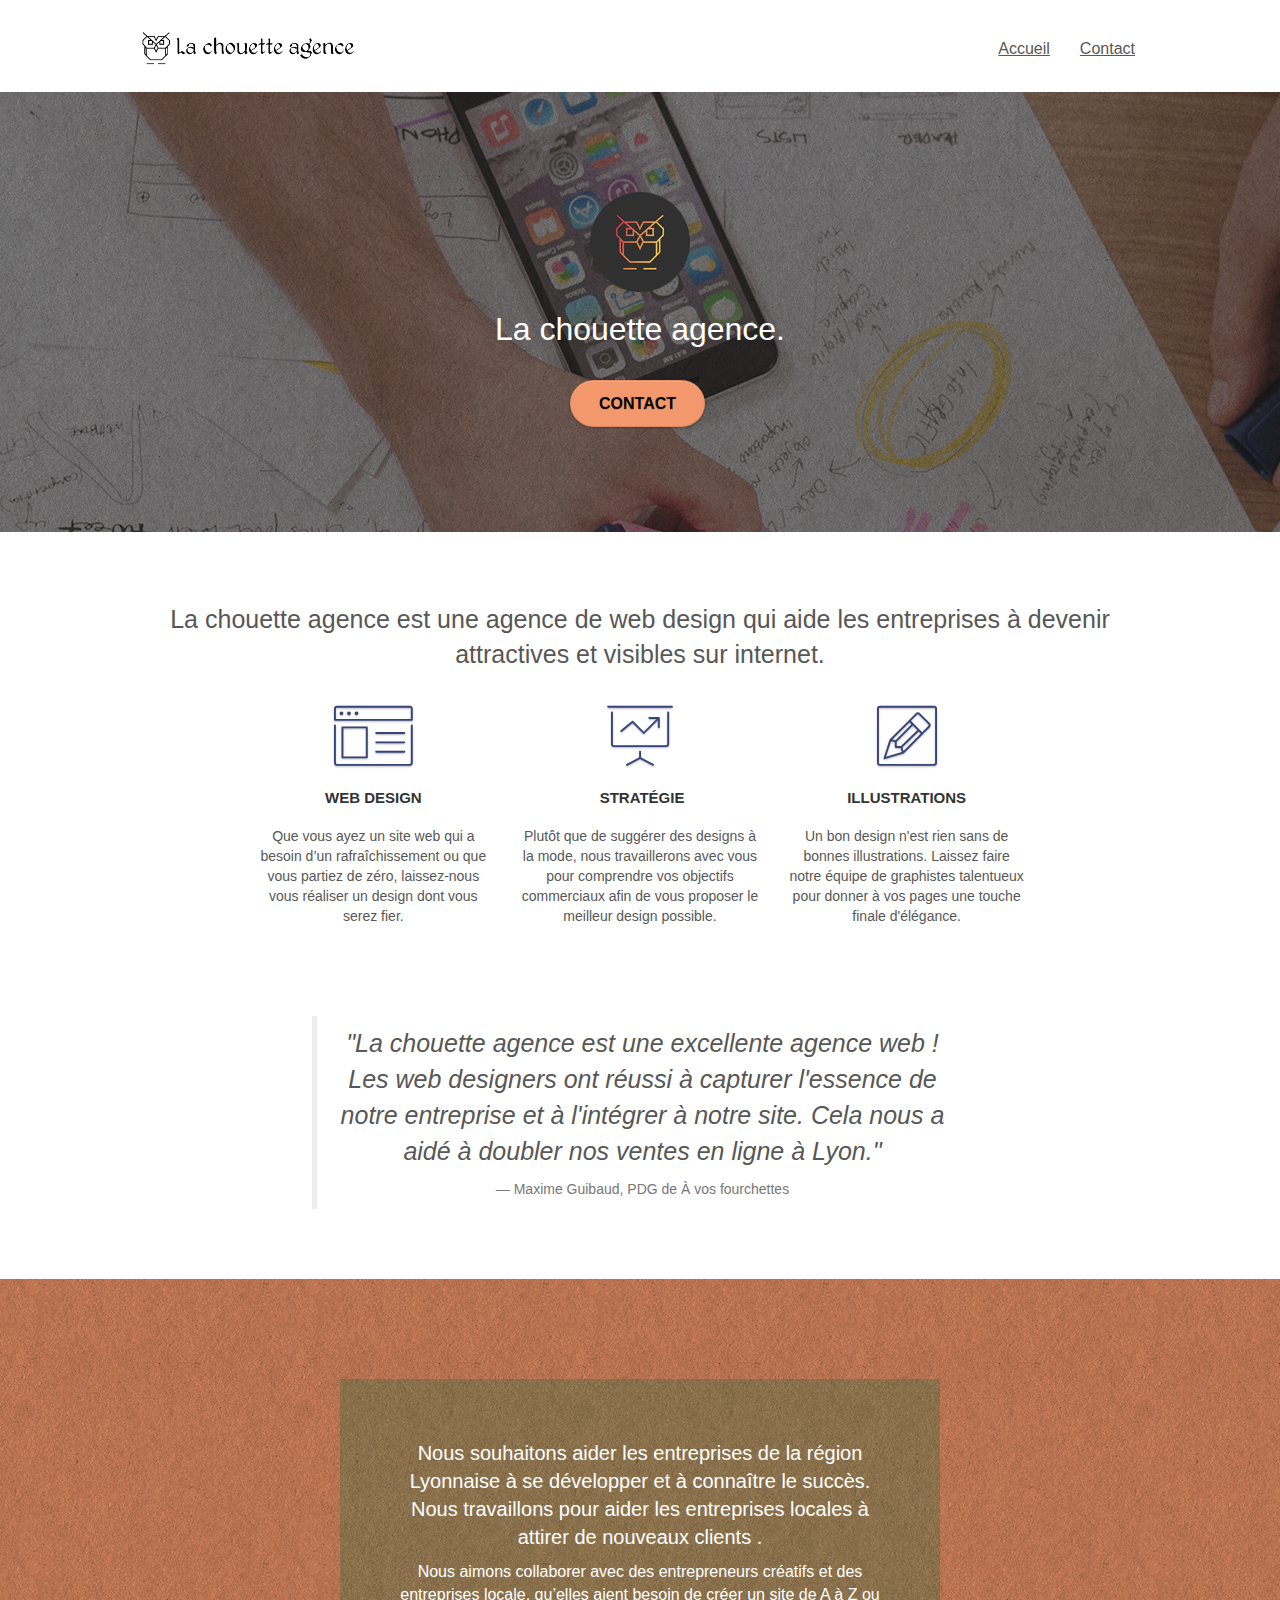
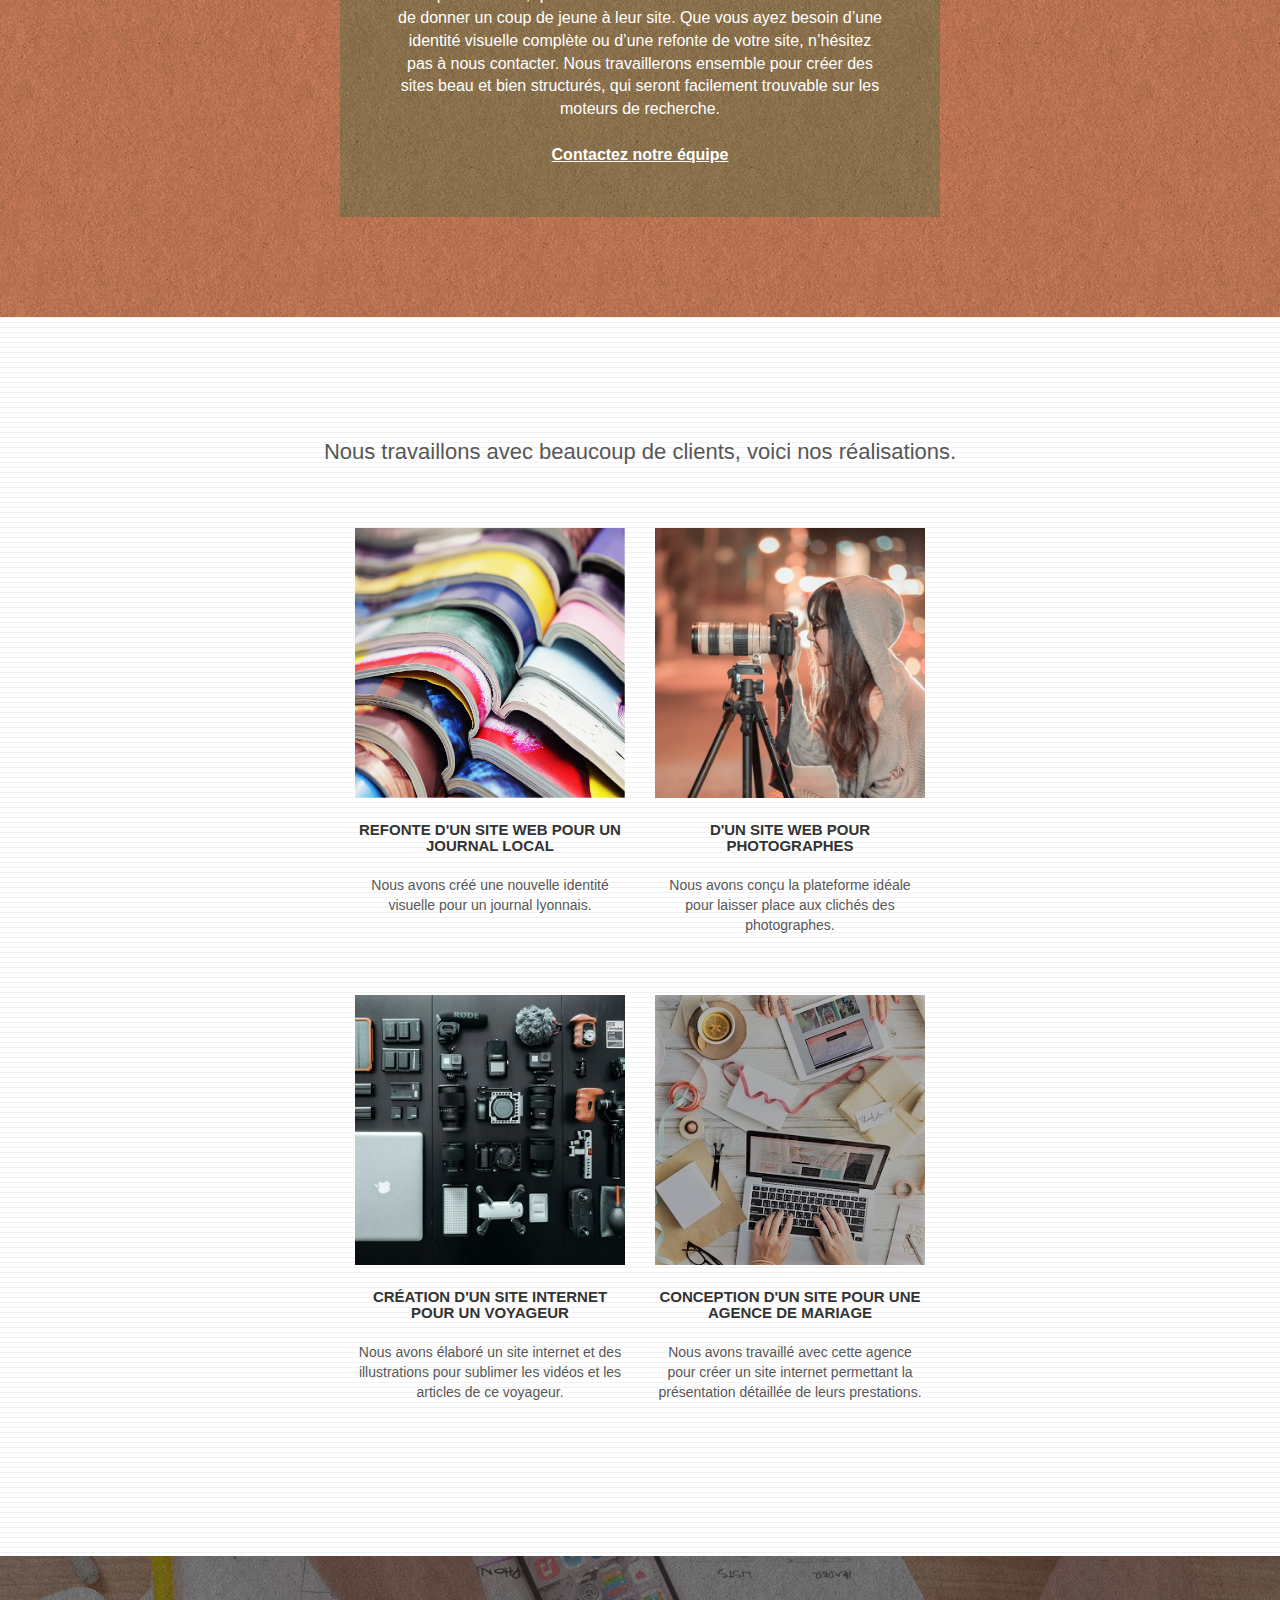
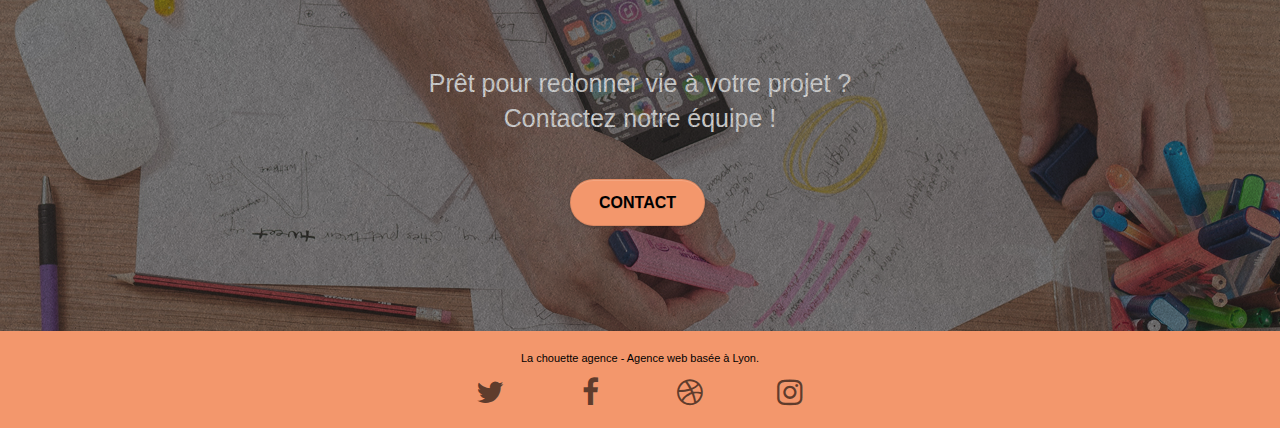
==== commit bf67c6f3: "corrections balises html" ====
--- a/index.html
+++ b/index.html
@@ -2,8 +2,7 @@
 <html lang="fr">
 <head>
     <meta charset="utf-8">
-    <meta name="keywords" content="seo, google, site web, site internet, agence design lyon, agence design, agence design,agence design,agence design,agence design,agence design,agence design,agence design,agence design">
-    <meta name="description" content="Envie de créer un site? Découvrez la Chouette agence et contactez nous pour vos projets web. Nous vous aidons à améliorez le design, la stratégie et les performances de votre site.">
+    <meta name="description" content="Découvrez la chouette agence : l'entreprise de web design à Lyon qui vous aide à devenir visibles et attractifs sur Internet.">
     <meta name="viewport" content="width=device-width, initial-scale=1.0, viewport-fit=cover">
     <link rel="shortcut icon" type="image/png" href="favicon.jpg">
     
@@ -32,9 +31,7 @@
 
 		<nav class="navbar row">
 			<div class="navbar-header">
-				<div class="keywords" style="color:#cccccc;font-size:1px;">Agence web à paris, stratégie web, web design, illustrations, design de site web, site web, web, internet, site internet, site</div>
-				<a title="logo de la chouette agence, page d'accueil" class="navbar-brand" href="index.html"><img src="img/la-chouette-agence.png" alt="logo de la chouette agence" height="40" /></a>
-				<div class="keywords" style="color:#cccccc;font-size:1px;">Agence web à paris, stratégie web, web design, illustrations, design de site web, site web, web, internet, site internet, site</div>
+				<a title="logo de la chouette agence" class="navbar-brand" href="index.html"><img src="img/la-chouette-agence.png" alt="entreprise web design à Lyon" height="40" /></a>
 				<button id="nav-toggle" type="button" class="ui-navbar-toggle navbar-toggle" data-toggle="collapse" data-target=".navbar-1">
 					<span class="sr-only">Toggle navigation</span><span class="icon-bar"></span><span class="icon-bar"></span><span class="icon-bar"></span>
 				</button>
@@ -47,7 +44,7 @@
 					<li>
 					</li>
 					<li>
-						<a title="page 2, contactez nous" href="contact.html">Contact &gt;</a>
+						<a title="contactez nous" href="contact.html">Contact</a>
 					</li>
 				</ul>
 			</div>
@@ -57,11 +54,11 @@
 <!-- bloc-0 END -->
 
 <!-- bloc-1-presentation -->
-<div class="bloc bgc-dark-slate-blue bg-banniere d-bloc bg-t-edge bloc-bg-texture texture-paper b-parallax" id="bloc-1-hero">
+<section class="bloc bgc-dark-slate-blue bg-banniere d-bloc bg-t-edge bloc-bg-texture texture-paper b-parallax" id="bloc-1-hero">
 	<div class="container bloc-lg">
 		<div class="row tight-width-whitespace">
 			<div class="col-sm-12">
-				<img src="img/logo.png" class="center-block image-resize-mode" width="100" alt="logo de l'entreprise la chouette agence" />
+				<img src="img/logo.png" class="center-block image-resize-mode" width="100" alt="entreprise la chouette agence web design" />
 				<h1 class="text-center hero-bloc-text tc-white ">
 					La chouette agence.
 				</h1>
@@ -71,15 +68,15 @@
 			</div>
 		</div>
 	</div>
-</div>
+</section>
 <!-- bloc-1-presentation END -->
 
 <!-- bloc-2-services -->
-<div class="bloc bgc-white l-bloc" id="bloc-2-services">
+<section class="bloc bgc-white l-bloc" id="bloc-2-services">
 	<div class="container bloc-md">
 		<div class="row">
 			<div class="col-sm-12 text-center">
-				<img alt="agence web, lyon, design, stratégie" src="img/title.png" />
+				<h2 class="titre-h2">La chouette agence est une agence de web design qui aide les entreprises à devenir attractives et visibles sur internet.</h2>
 			</div>
 		</div>
 		<div class="row voffset-lg med-width-whitespace">
@@ -119,37 +116,39 @@
 		</div>
 		<div class="row voffset-lg voffset">
 			<div class="col-xs-12 col-md-8 col-md-offset-2 text-center">
-				<img alt="agence web, paris, design, stratégie" src="img/citation.png" />
-
-			</div>
-		</div>
-	</div>
-</div>
+				<blockquote>
+					<p>"La chouette agence est une excellente agence web ! Les web designers ont réussi à capturer l'essence de notre entreprise et à l'intégrer à notre site. Cela nous a aidé à doubler nos ventes en ligne à Lyon."</p>
+					<footer>Maxime Guibaud, PDG de À vos fourchettes</footer>
+				</blockquote>
+			</div>
+		</div>
+	</div>
+</section>
 <!-- bloc-2-services END -->
 
 <!-- bloc-3-what-i-do -->
-<div class="bloc tc-white bgc-atomic-tangerine bg-presentation d-bloc bloc-bg-texture texture-paper b-parallax" id="bloc-3-what-i-do">
+<section class="bloc tc-white bgc-atomic-tangerine bg-presentation d-bloc bloc-bg-texture texture-paper b-parallax" id="bloc-3-what-i-do">
 	<div class="container bloc-lg">
 		<div class="row tight-width-whitespace black-background">
 			<div class="col-sm-12">
-				<p class="mg-md text-center tc-white">
+				<h2>
 					Nous souhaitons aider les entreprises de la région Lyonnaise à se développer et à connaître le succès. Nous travaillons pour aider les entreprises locales à attirer de nouveaux clients .<br>
-				</p>
+				</h2>
 				<p class="text-center white">
 					Nous aimons collaborer avec des entrepreneurs créatifs et des entreprises locale, qu’elles aient besoin de créer un site de A à Z ou de donner un coup de jeune à leur site. Que vous ayez besoin d’une identité visuelle complète ou d’une refonte de votre site, n’hésitez pas à nous contacter. Nous travaillerons ensemble pour créer des sites beau et bien structurés, qui seront facilement trouvable sur les moteurs de recherche. <br><br><a class="ltc-white bold-link" href="contact.html">Contactez notre équipe</a><br>
 				</p>
 			</div>
 		</div>
 	</div>
-</div>
+</section>
 <!-- bloc-3-what-i-do END -->
 
 <!-- bloc-4-portfolio -->
-<div class="bloc bgc-white bg-lines-h2-bg bg-repeat l-bloc" id="bloc-4-portfolio">
+<section class="bloc bgc-white bg-lines-h2-bg bg-repeat l-bloc" id="bloc-4-portfolio">
 	<div class="container bloc-lg">
 		<div class="row">
 			<div class="col-sm-12 text-center">
-				<img alt="agence web, lyon, design, stratégie" src="img/title2.png" />
+				<h2>Nous travaillons avec beaucoup de clients, voici nos réalisations.</h2>
 			</div>
 		</div>
 		<div class="row tight-width-whitespace portfolio-row">
@@ -163,9 +162,10 @@
 				</p>
 			</div>
 			<div class="col-sm-6">
-				<a title="liseuse pdf gallerie photo" href="#" data-lightbox="img/2.jpg" data-gallery-id="gallery-1" data-caption="Création d'un site web pour photographes" data-frame="snapshot-lb"><img src="img/2.jpg" class="img-responsive portfolio-thumb" alt="femme prenant une photo, creation site web" /></a>
-				<h3 class="mg-md text-center">
-					Création d'un site web pour photographes
+				<a title="liseuse pdf gallerie photo" href="#" data-lightbox="img/2.jpg" data-gallery-id="gallery-1" data-caption="Création site web pour photographes" data-frame="snapshot-lb"><img src="img/2.jpg" class="img-responsive portfolio-thumb" alt="femme prenant une photo, creation site web" /></a>
+				<h3 class="mg-md text-center">
+					
+					d'un site web pour photographes
 				</h3>
 				<p class="text-center">
 					Nous avons conçu la plateforme idéale pour laisser place aux clichés des photographes.
@@ -193,11 +193,11 @@
 			</div>
 		</div>
 	</div>
-</div>
+</section>
 <!-- bloc-4-portfolio END -->
 
 <!-- bloc-5-cta -->
-<div class="bloc bgc-dark-slate-blue bg-banniere d-bloc bloc-bg-texture texture-paper" id="bloc-5-cta">
+<section class="bloc bgc-dark-slate-blue bg-banniere d-bloc bloc-bg-texture texture-paper" id="bloc-5-cta">
 	<div class="container bloc-lg">
 		<div class="row">
 			<p class="mg-md text-center tc-white">
@@ -208,7 +208,7 @@
 			</div>
 		</div>
 	</div>
-</div>
+</section>
 <!-- bloc-5-cta END -->
 
 <!-- Footer - bloc-8 -->
@@ -216,7 +216,7 @@
 	<div class="container bloc-sm">
 		<div class="row">
 			<div class="col-sm-12">
-				<p class="text-center white">
+				<p class="text-center black">
 					La chouette agence - Agence web basée à Lyon.<br>
 				</p>
 				<div class="row row-no-gutters social">
@@ -240,7 +240,6 @@
 							<a title="réseau social instagram" class="social" href="https://www.instagram.com/?hl=fr" target="_blank" rel="noopener noreferrer"><span class="fa fa-instagram icon-md"></span></a>
 						</div>
 					</div>
-					<div class="keywords" style="color:#F3976C;">Agence web à paris, stratégie web, web design, illustrations, design de site web, site web, web, internet, site internet, site</div>
 				</div>
 				
 			</div>
--- a/css/style.css
+++ b/css/style.css
@@ -133,7 +133,7 @@
 .d-bloc h5 a,
 .d-bloc h6 a,
 .d-bloc p a {
-    color: rgba(255, 255, 255, .6);
+    color: rgba(7, 6, 6, 0.637);
 }
 
 .d-bloc .a-btn:hover,
@@ -150,7 +150,7 @@
 .d-bloc h5 a:hover,
 .d-bloc h6 a:hover,
 .d-bloc p a:hover {
-    color: rgba(255, 255, 255, 1);
+    color: rgba(29, 28, 28, 0.507);
 }
 
 .d-bloc .navbar-toggle .icon-bar {
@@ -733,7 +733,7 @@
 }
 
 .page-container h1 {
-    color: #c27956 !important;
+    color: #fff !important;
 }
 
 #bloc-6 h4 {
@@ -745,8 +745,8 @@
     margin-top: 24px;
 }
 
-.white {
-    color: #FFFFFF!important;
+.black {
+    color: #000!important;
 }
 
 .portfolio-thumb {
@@ -790,7 +790,7 @@
 
 .btn-atomic-tangerine {
     background: #F3976C;
-    color: #FFFFFF!important;
+    color: #000!important;
 }
 
 .btn-atomic-tangerine:hover {
@@ -1064,14 +1064,13 @@
 }
     
 #bloc-5-cta p {
-    font-size: 16px;
-    text-transform: uppercase;
-    font-weight: bold;
+    font-size: 25px;
     color: #fff !important;
 }
 
 #bloc-4-portfolio p {
     font-size: 14px;
+    color: #575757 !important;
 }
 
 #cta-hero {
@@ -1082,6 +1081,27 @@
     text-decoration: none;
 }
 
-#bloc-3-what-i-do, p {
-    color: #cccccc !important;
+
+#bloc-3-what-i-do h2 {
+    font-size: 20px;
+    color: #fff !important;
+    text-align: center;
+}
+
+
+.container.bloc-lg p {
+    color: #fff!important;
+}
+
+.titre-h2 {
+    font-size: 25px;
+}
+
+blockquote p {
+    font-size: 25px;
+    font-style: italic;
+}
+
+#bloc-2-services p {
+    color: #575757!important;
 }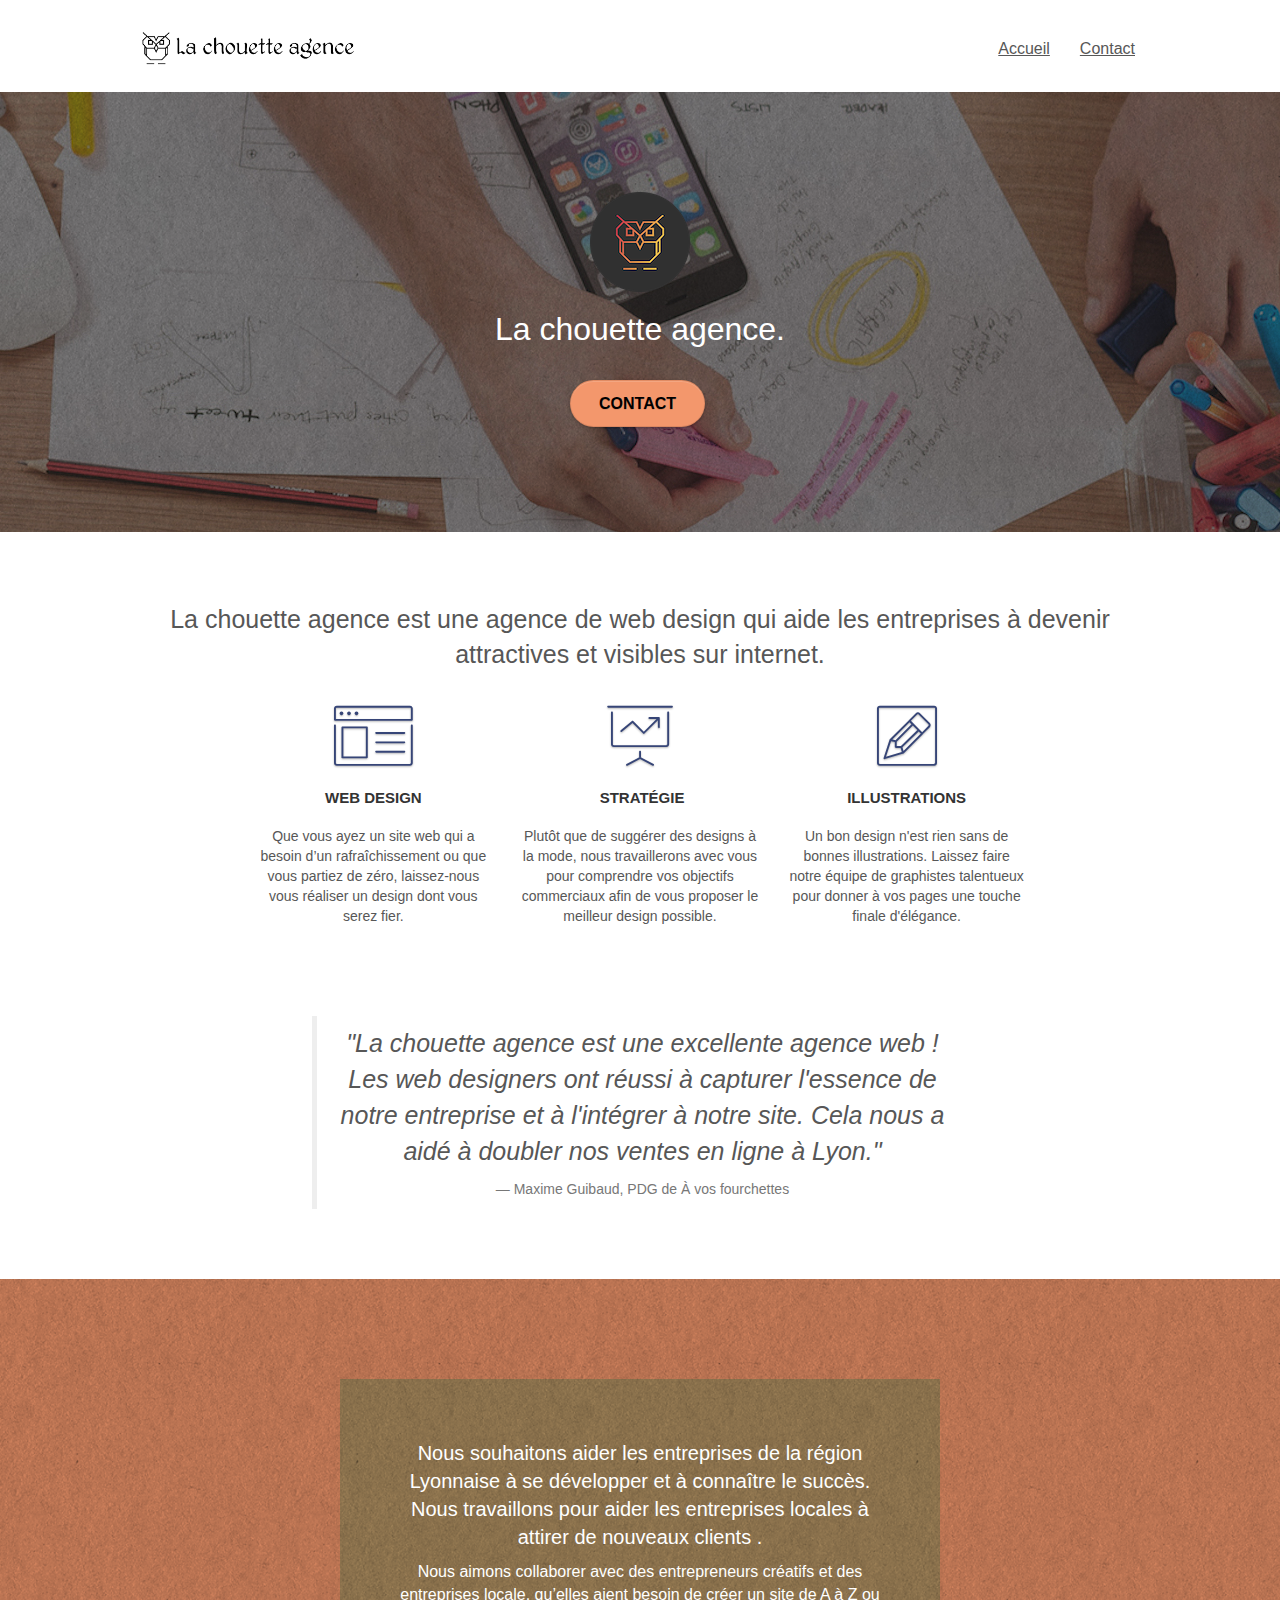
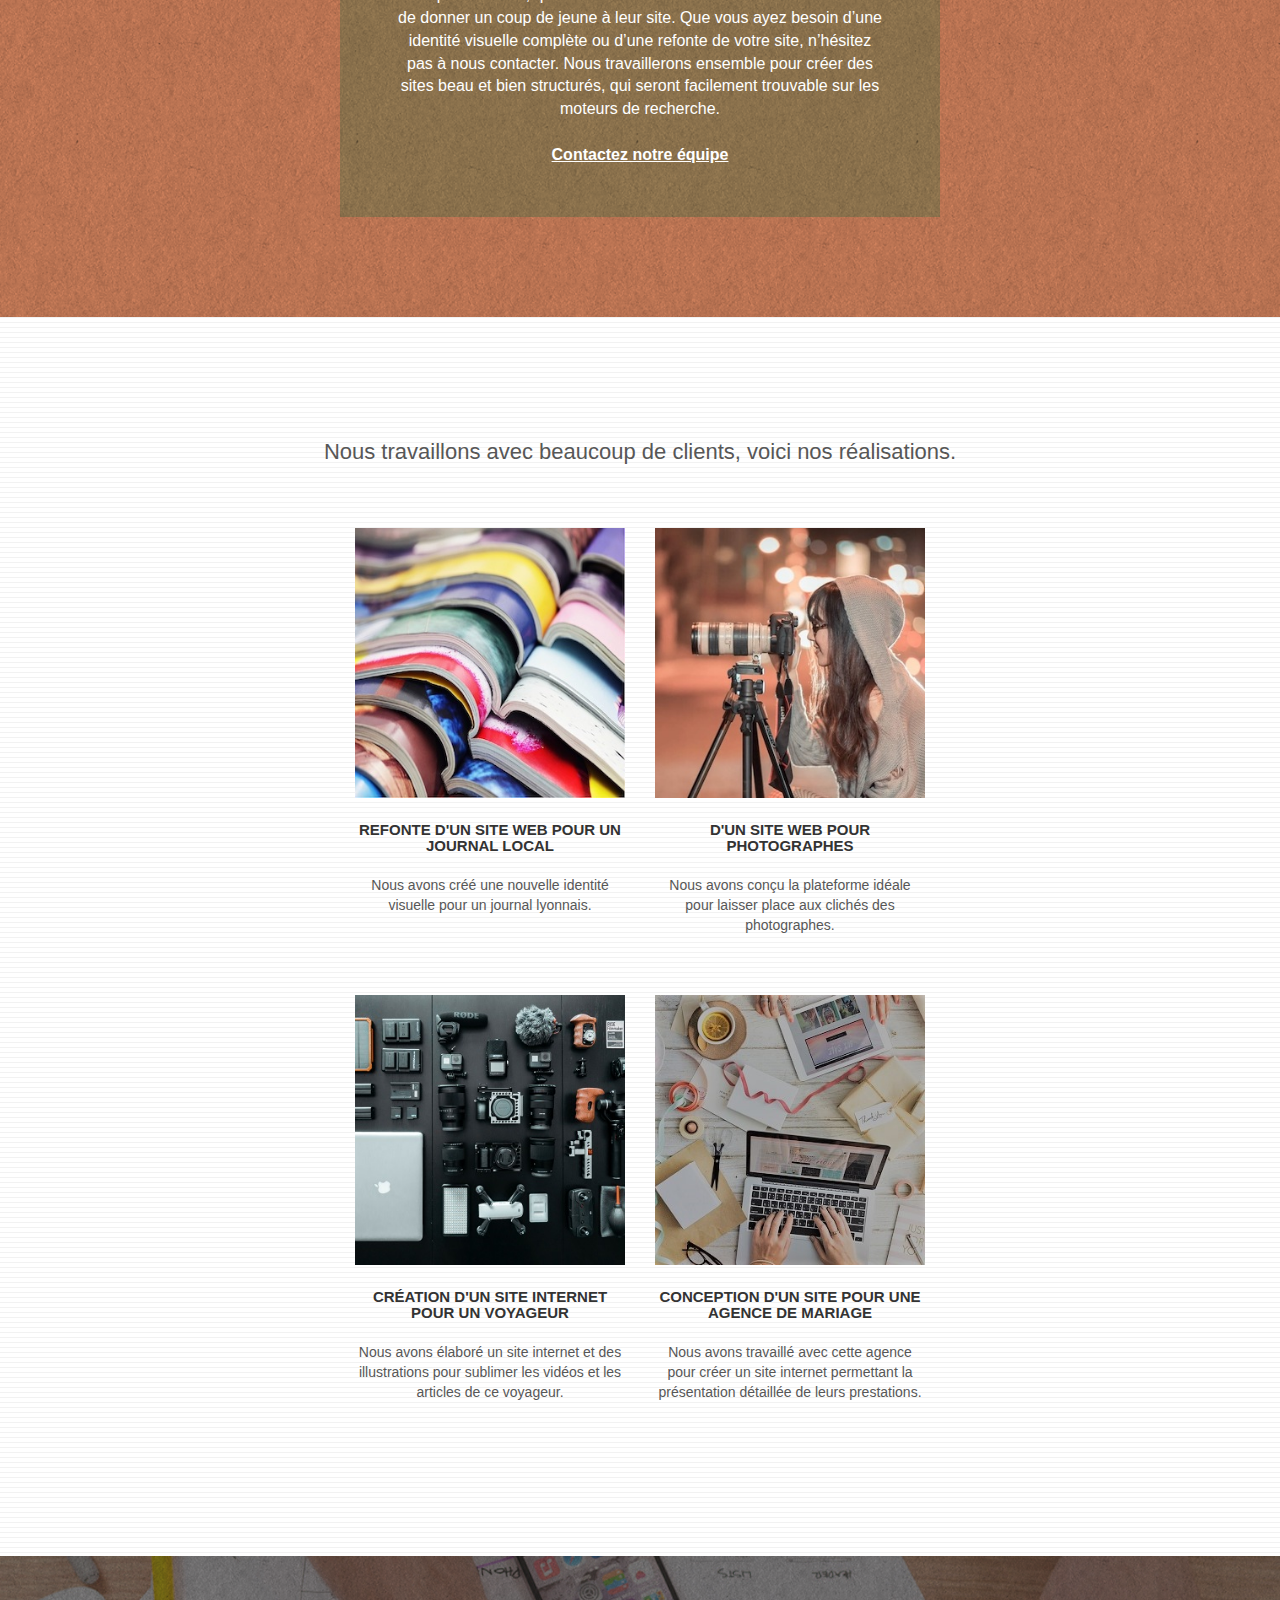
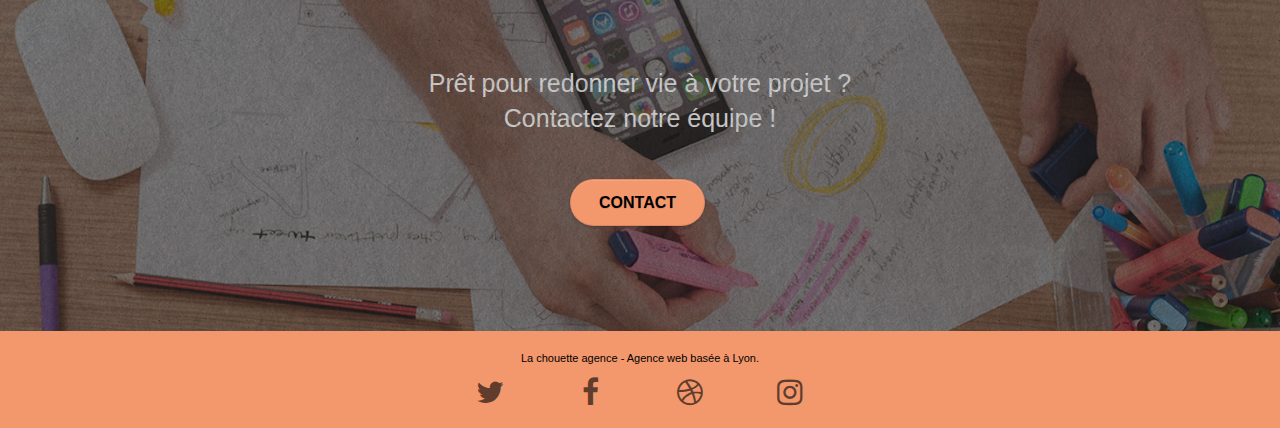
==== commit 9ab0552c: "optimation images .bmp en .jpg" ====
--- a/index.html
+++ b/index.html
@@ -174,7 +174,7 @@
 		</div>
 		<div class="row tight-width-whitespace portfolio-row">
 			<div class="col-sm-6">
-				<a title="liseuse pdf gallerie photo" href="#" data-lightbox="img/3.bmp" data-gallery-id="gallery-1" data-caption="Création d'un site internet pour un voyageur" data-frame="snapshot-lb"><img src="img/3.bmp" class="img-responsive portfolio-thumb" alt="matériel multimédia, Création de site web"/></a>
+				<a title="liseuse pdf gallerie photo" href="#" data-lightbox="img/3.jpg" data-gallery-id="gallery-1" data-caption="Création d'un site internet pour un voyageur" data-frame="snapshot-lb"><img src="img/3.jpg" class="img-responsive portfolio-thumb" alt="matériel multimédia, Création de site web"/></a>
 				<h3 class="mg-md text-center">
 					Création d'un site internet pour un voyageur
 				</h3>
@@ -183,7 +183,7 @@
 				</p>
 			</div>
 			<div class="col-sm-6">
-				<a title="liseuse pdf gallerie photo" href="#" data-lightbox="img/4.bmp" data-gallery-id="gallery-1" data-caption="Conception d'un site pour une agence de mariage" data-frame="snapshot-lb"><img src="img/4.bmp" class="img-responsive portfolio-thumb" alt="ordinateur sur un bureau, Création de site web" /></a>
+				<a title="liseuse pdf gallerie photo" href="#" data-lightbox="img/4.jpg" data-gallery-id="gallery-1" data-caption="Conception d'un site pour une agence de mariage" data-frame="snapshot-lb"><img src="img/4.jpg" class="img-responsive portfolio-thumb" alt="ordinateur sur un bureau, Création de site web" /></a>
 				<h3 class="mg-md text-center">
 					Conception d'un site pour une agence de mariage
 				</h3>
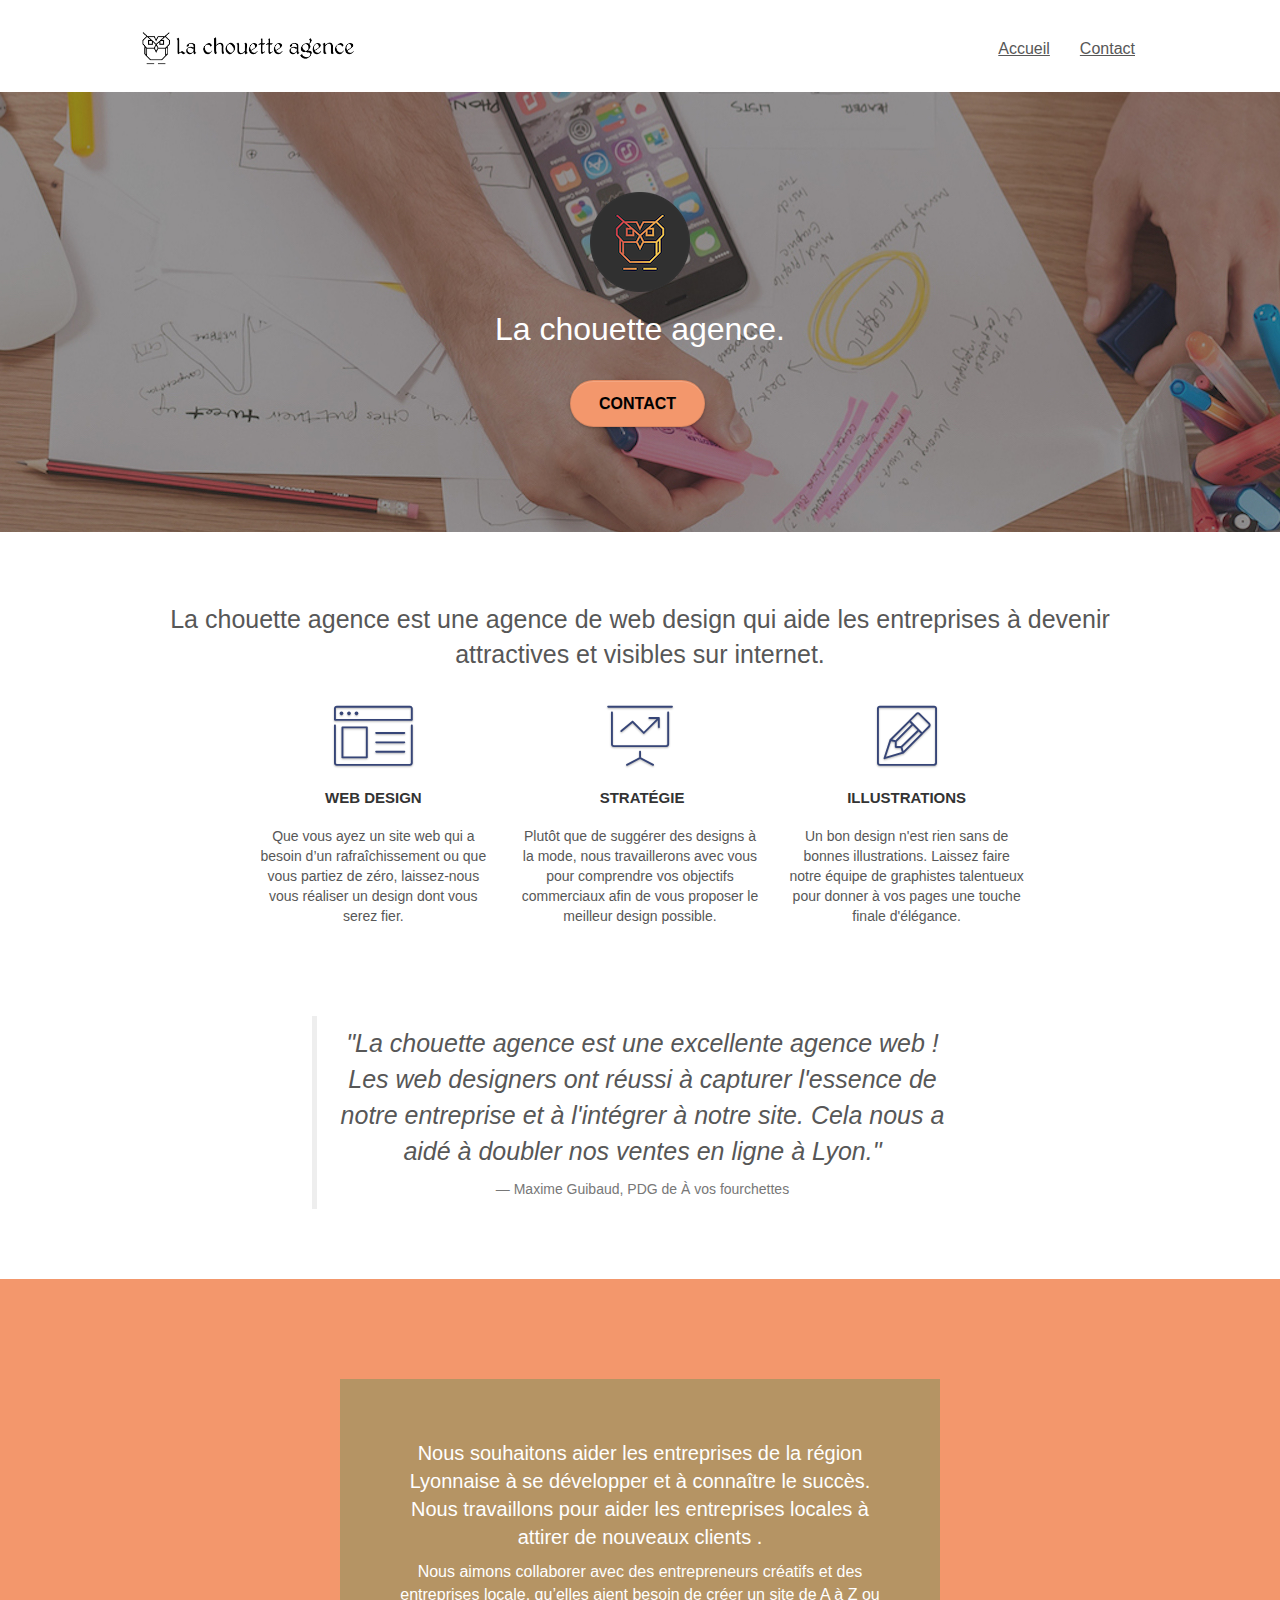
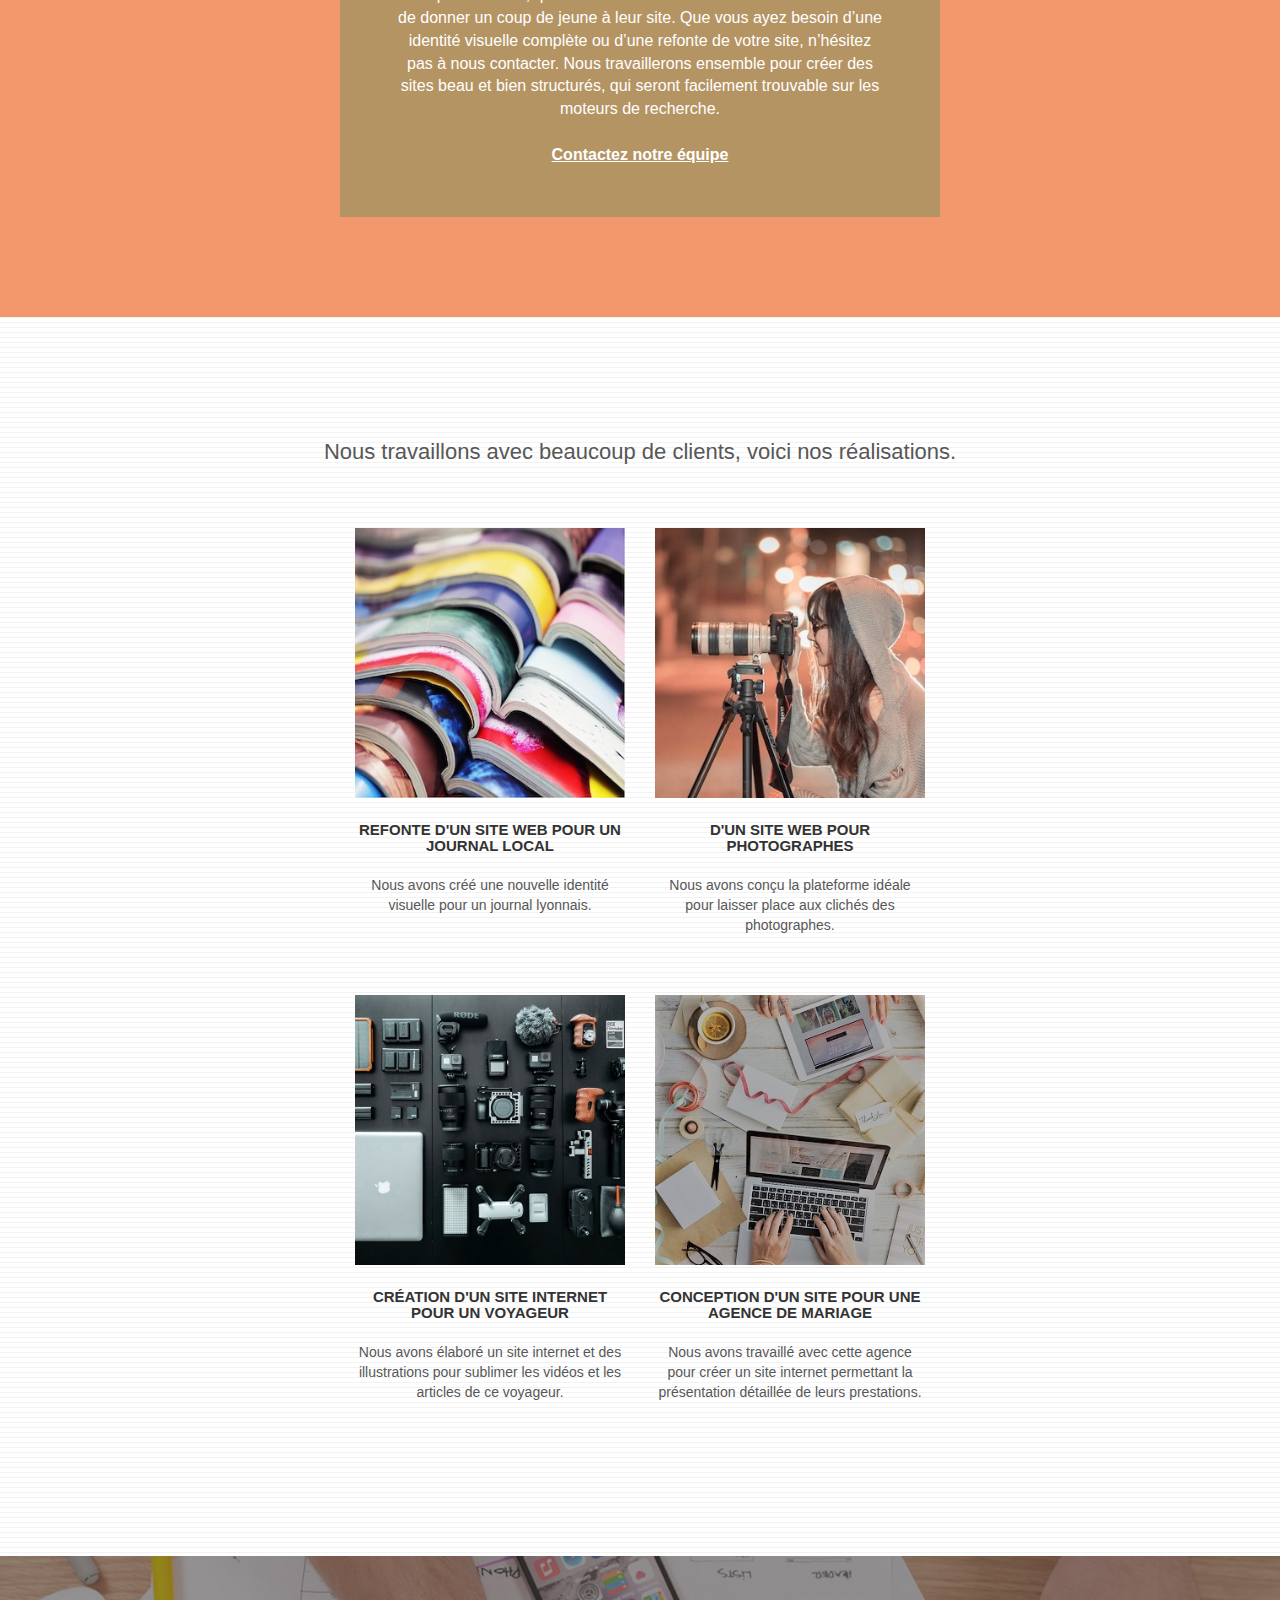
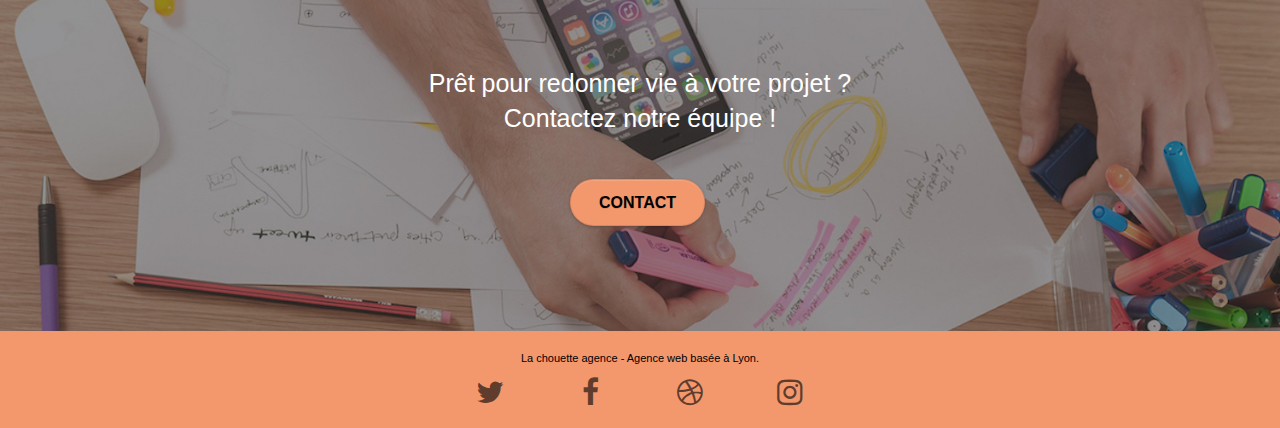
==== commit c2b5ab75: "corrections script" ====
--- a/index.html
+++ b/index.html
@@ -31,7 +31,7 @@
 
 		<nav class="navbar row">
 			<div class="navbar-header">
-				<a title="logo de la chouette agence" class="navbar-brand" href="index.html"><img src="img/la-chouette-agence.png" alt="entreprise web design à Lyon" height="40" /></a>
+				<a title="logo de la chouette agence" class="navbar-brand" href="index.html"><img src="img/la-chouette-agence.webp" alt="entreprise web design à Lyon" height="40" /></a>
 				<button id="nav-toggle" type="button" class="ui-navbar-toggle navbar-toggle" data-toggle="collapse" data-target=".navbar-1">
 					<span class="sr-only">Toggle navigation</span><span class="icon-bar"></span><span class="icon-bar"></span><span class="icon-bar"></span>
 				</button>
@@ -58,7 +58,7 @@
 	<div class="container bloc-lg">
 		<div class="row tight-width-whitespace">
 			<div class="col-sm-12">
-				<img src="img/logo.png" class="center-block image-resize-mode" width="100" alt="entreprise la chouette agence web design" />
+				<img src="img/logo.webp" class="center-block image-resize-mode" width="100" alt="entreprise la chouette agence web design" />
 				<h1 class="text-center hero-bloc-text tc-white ">
 					La chouette agence.
 				</h1>
@@ -153,7 +153,7 @@
 		</div>
 		<div class="row tight-width-whitespace portfolio-row">
 			<div class="col-sm-6">
-				<a title="liseuse pdf gallerie photo" href="#" data-lightbox="img/1.jpg" data-gallery-id="gallery-1" data-caption="Refonte d'un site web pour un journal local" data-frame="snapshot-lb"><img src="img/1.jpg" alt="image livres ouverts refonte site web" class="img-responsive portfolio-thumb" /></a>
+				<a title="liseuse pdf gallerie photo" href="#" data-lightbox="img/1.webp" data-gallery-id="gallery-1" data-caption="Refonte d'un site web pour un journal local" data-frame="snapshot-lb"><img src="img/1.webp" alt="image livres ouverts refonte site web" class="img-responsive portfolio-thumb" /></a>
 				<h3 class="mg-md text-center">
 					Refonte d'un site web pour un journal local
 				</h3>
@@ -162,7 +162,7 @@
 				</p>
 			</div>
 			<div class="col-sm-6">
-				<a title="liseuse pdf gallerie photo" href="#" data-lightbox="img/2.jpg" data-gallery-id="gallery-1" data-caption="Création site web pour photographes" data-frame="snapshot-lb"><img src="img/2.jpg" class="img-responsive portfolio-thumb" alt="femme prenant une photo, creation site web" /></a>
+				<a title="liseuse pdf gallerie photo" href="#" data-lightbox="img/2.webp" data-gallery-id="gallery-1" data-caption="Création site web pour photographes" data-frame="snapshot-lb"><img src="img/2.webp" class="img-responsive portfolio-thumb" alt="femme prenant une photo, creation site web" /></a>
 				<h3 class="mg-md text-center">
 					
 					d'un site web pour photographes
@@ -174,7 +174,7 @@
 		</div>
 		<div class="row tight-width-whitespace portfolio-row">
 			<div class="col-sm-6">
-				<a title="liseuse pdf gallerie photo" href="#" data-lightbox="img/3.jpg" data-gallery-id="gallery-1" data-caption="Création d'un site internet pour un voyageur" data-frame="snapshot-lb"><img src="img/3.jpg" class="img-responsive portfolio-thumb" alt="matériel multimédia, Création de site web"/></a>
+				<a title="liseuse pdf gallerie photo" href="#" data-lightbox="img/3.webp" data-gallery-id="gallery-1" data-caption="Création d'un site internet pour un voyageur" data-frame="snapshot-lb"><img src="img/3.webp" class="img-responsive portfolio-thumb" alt="matériel multimédia, Création de site web"/></a>
 				<h3 class="mg-md text-center">
 					Création d'un site internet pour un voyageur
 				</h3>
@@ -183,7 +183,7 @@
 				</p>
 			</div>
 			<div class="col-sm-6">
-				<a title="liseuse pdf gallerie photo" href="#" data-lightbox="img/4.jpg" data-gallery-id="gallery-1" data-caption="Conception d'un site pour une agence de mariage" data-frame="snapshot-lb"><img src="img/4.jpg" class="img-responsive portfolio-thumb" alt="ordinateur sur un bureau, Création de site web" /></a>
+				<a title="liseuse pdf gallerie photo" href="#" data-lightbox="img/4.webp" data-gallery-id="gallery-1" data-caption="Conception d'un site pour une agence de mariage" data-frame="snapshot-lb"><img src="img/4.webp" class="img-responsive portfolio-thumb" alt="ordinateur sur un bureau, Création de site web" /></a>
 				<h3 class="mg-md text-center">
 					Conception d'un site pour une agence de mariage
 				</h3>
@@ -251,11 +251,11 @@
 </div>
 <!-- Principal conteneur END -->
 	
-<script src="js/jquery-2.1.0.js"></script>
-	<script src="js/bootstrap.js"></script>
-	<script src="js/blocs.js"></script>
+<script src="js/jquery-2.1.0.js" defer></script>
+	<script src="js/bootstrap.js" defer></script>
+	<script src="js/blocs.js" defer></script>
 	<script src="js/jquery.touchSwipe.js" defer></script>
-	<script src="js/gmaps.js"></script>
+	<script src="js/gmaps.js" defer></script>
 
 </body>
 </html>
--- a/css/style.css
+++ b/css/style.css
@@ -88,11 +88,6 @@
     bottom: 0;
     left: 0;
     right: 0;
-}
-
-.texture-paper::before {
-    background: url("../img/texture-paper.png");
-    background-size: 280px 280px;
 }
 
 .b-parallax {
@@ -828,11 +823,11 @@
 }
 
 .bg-banniere {
-    background-image: url("../img/la-chouette-agence-banniere.jpg");
+    background-image: url("../img/la-chouette-agence-banniere.webp");
 }
 
 .bg-presentation {
-    background-image: url("../img/image-de-presentation.bmp");
+    background-image: url("../img/image-de-presentation.webp");
 }
 
 @media (max-width: 1024px) {
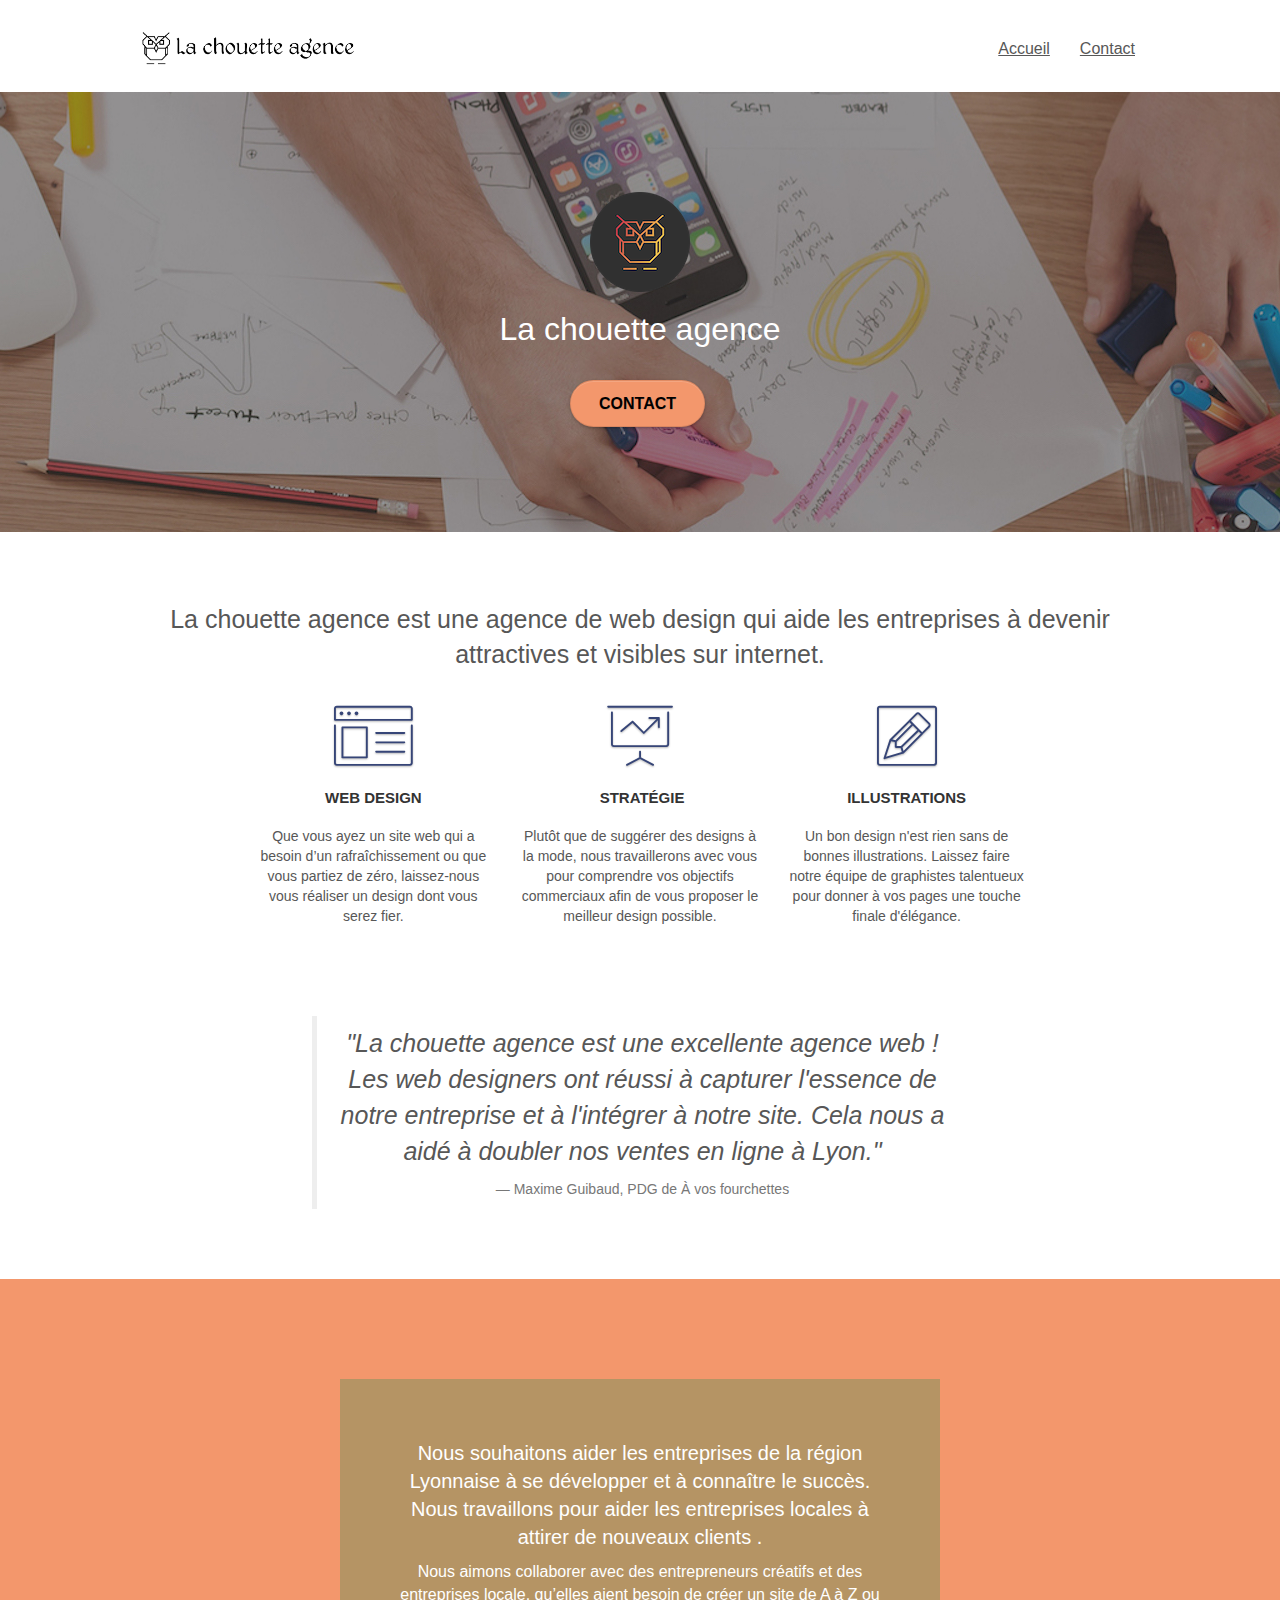
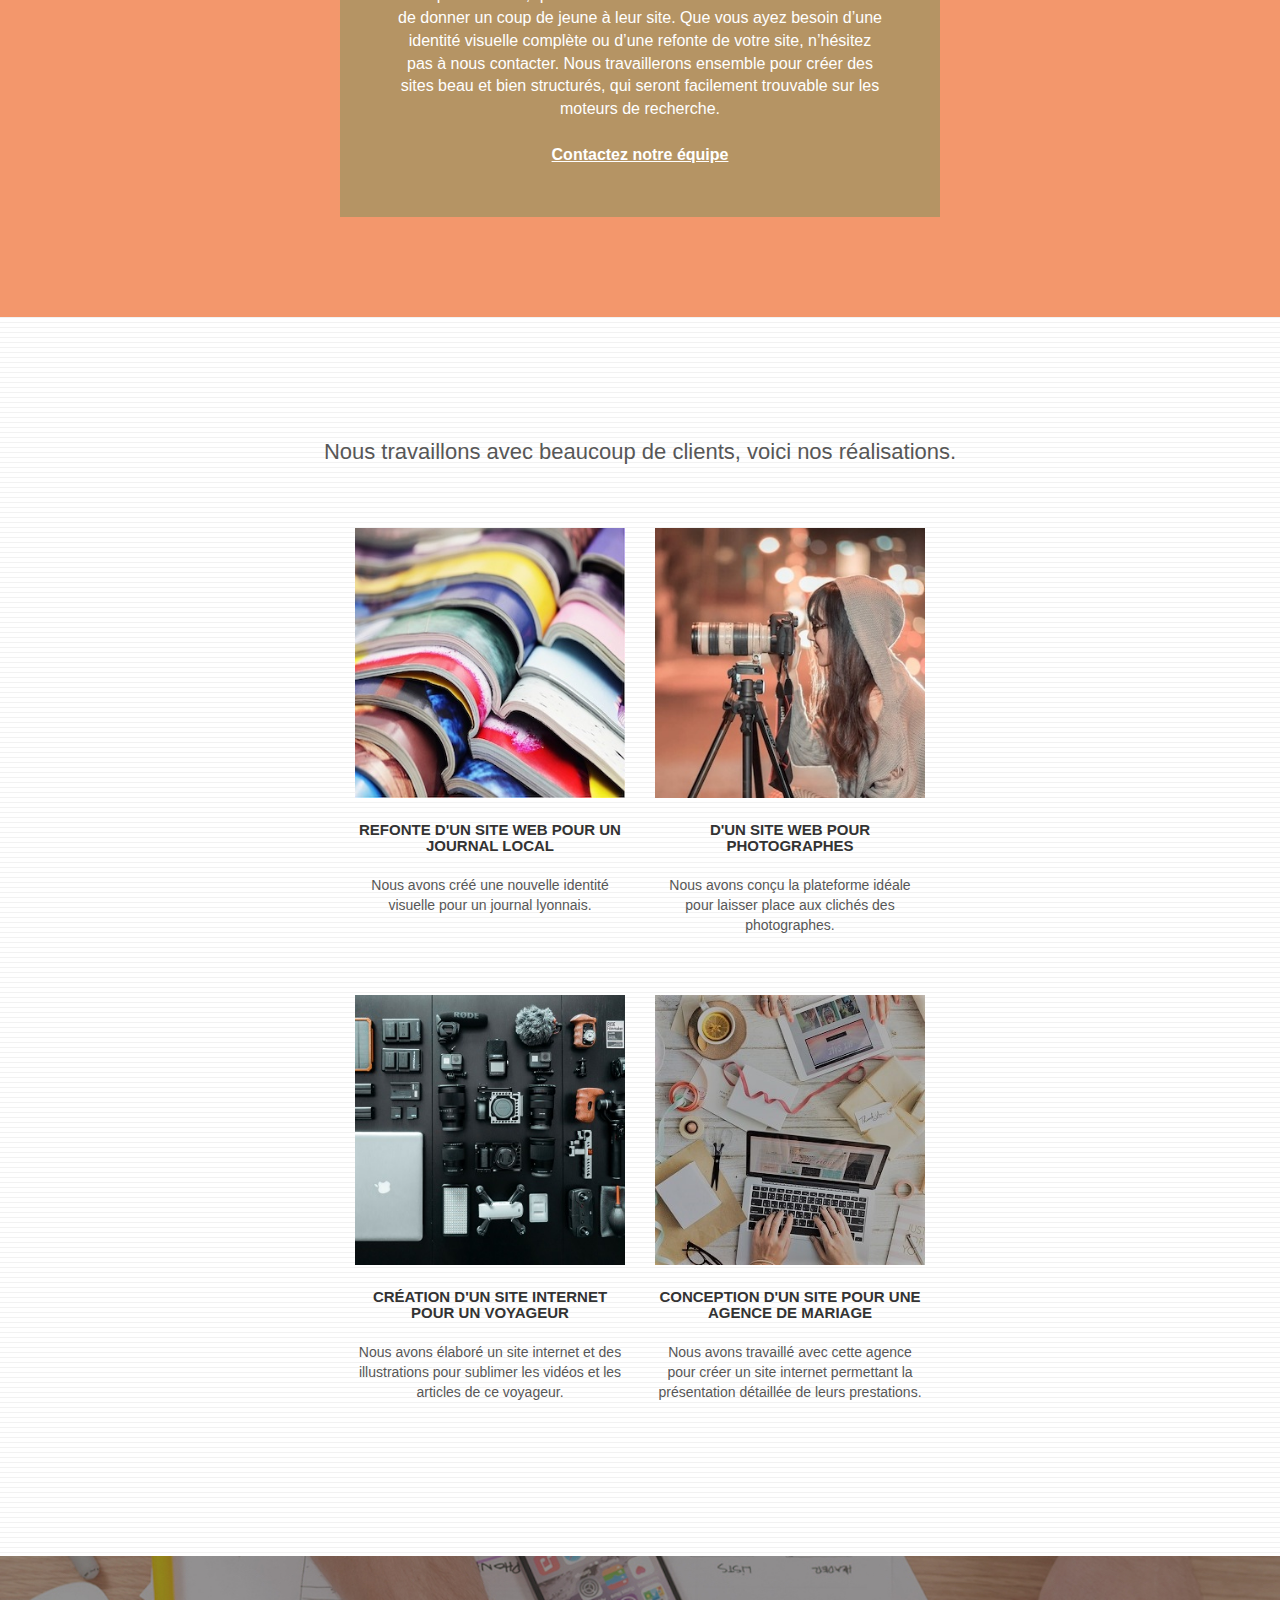
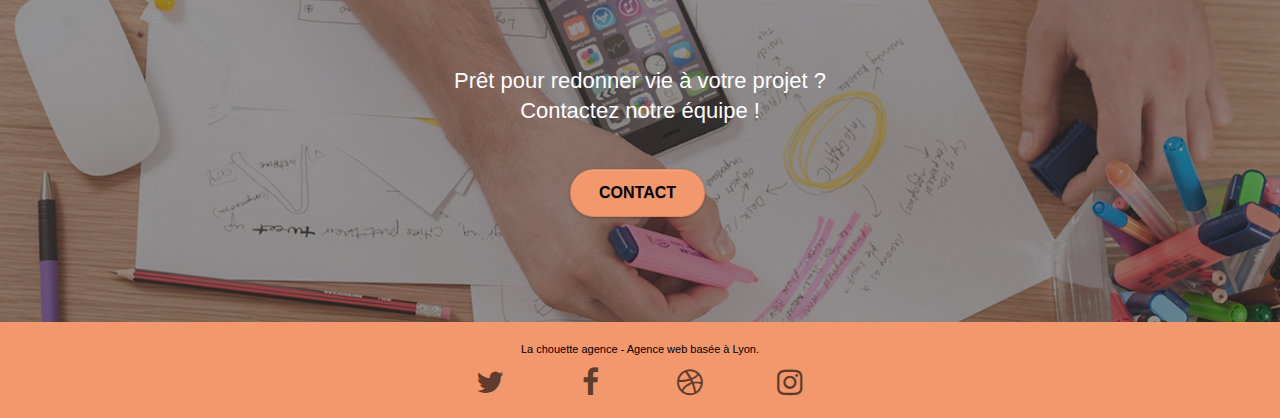
==== commit 36201440: "corrections css" ====
--- a/index.html
+++ b/index.html
@@ -2,7 +2,7 @@
 <html lang="fr">
 <head>
     <meta charset="utf-8">
-    <meta name="description" content="Découvrez la chouette agence : l'entreprise de web design à Lyon qui vous aide à devenir visibles et attractifs sur Internet.">
+    <meta name="description" content="Découvrez la chouette agence ; l'entreprise de web design à Lyon qui vous aide à devenir visibles et attractifs sur Internet.">
     <meta name="viewport" content="width=device-width, initial-scale=1.0, viewport-fit=cover">
     <link rel="shortcut icon" type="image/png" href="favicon.jpg">
     
@@ -13,13 +13,8 @@
 
 	<link rel="stylesheet" type="text/css" href="css/style.css">
 	
-    <title>La Chouette agence | Agence web</title>
-
-    
-<!-- Analytics -->
- 
-<!-- Analytics END -->
-    
+    <title>La Chouette agence | Entreprise de webdesign à Lyon</title>
+
 </head>
 <body>
 <!-- Principal conteneur -->
@@ -60,7 +55,7 @@
 			<div class="col-sm-12">
 				<img src="img/logo.webp" class="center-block image-resize-mode" width="100" alt="entreprise la chouette agence web design" />
 				<h1 class="text-center hero-bloc-text tc-white ">
-					La chouette agence.
+					La chouette agence
 				</h1>
 				<div class="text-center">
 					<a href="contact.html" class="btn btn-lg btn-clean btn-rd cta-hero btn-atomic-tangerine" id="cta-hero">Contact</a>
@@ -200,9 +195,9 @@
 <section class="bloc bgc-dark-slate-blue bg-banniere d-bloc bloc-bg-texture texture-paper" id="bloc-5-cta">
 	<div class="container bloc-lg">
 		<div class="row">
-			<p class="mg-md text-center tc-white">
+			<h2 class="mg-md text-center tc-white">
 				Prêt pour redonner vie à votre projet ?<br>Contactez notre équipe !
-			</p>
+			</h2>
 			<div class="col-sm-12 text-center">
 				<a href="contact.html" class="btn btn-atomic-tangerine btn-clean btn-rd btn-lg cta-hero">Contact</a>
 			</div>
@@ -222,22 +217,22 @@
 				<div class="row row-no-gutters social">
 					<div class="col-sm-3">
 						<div class="text-center">
-							<a title="réseau social twitter" class="social" href="https://twitter.com/?lang=fr" target="_blank" rel="noopener noreferrer"><span class="fa fa-twitter icon-md"></span></a>
-						</div>
-					</div>
-					<div class="col-sm-3">
-						<div class="text-center">
-							<a title="réseau social facebook" class="social" href="https://fr-fr.facebook.com/" target="_blank" rel="noopener noreferrer"><span class="fa fa-facebook icon-md"></span></a>
-						</div>
-					</div>
-					<div class="col-sm-3">
-						<div class="text-center">
-							<a title="réseau social dribble" class="social" href="https://dribbble.com/" target="_blank" rel="noopener noreferrer"><span class="fa fa-dribbble icon-md"></span></a>
-						</div>
-					</div>
-					<div class="col-sm-3">
-						<div class="text-center">
-							<a title="réseau social instagram" class="social" href="https://www.instagram.com/?hl=fr" target="_blank" rel="noopener noreferrer"><span class="fa fa-instagram icon-md"></span></a>
+							<a aria-label="twitter" title="réseau social twitter" class="social" href="https://twitter.com/?lang=fr" target="_blank" rel="noopener noreferrer"><span class="fa fa-twitter icon-md"></span></a>
+						</div>
+					</div>
+					<div class="col-sm-3">
+						<div class="text-center">
+							<a aria-label="Facebook" title="réseau social facebook" class="social" href="https://fr-fr.facebook.com/" target="_blank" rel="noopener noreferrer"><span class="fa fa-facebook icon-md"></span></a>
+						</div>
+					</div>
+					<div class="col-sm-3">
+						<div class="text-center">
+							<a aria-label="dribble" title="réseau social dribble" class="social" href="https://dribbble.com/" target="_blank" rel="noopener noreferrer"><span class="fa fa-dribbble icon-md"></span></a>
+						</div>
+					</div>
+					<div class="col-sm-3">
+						<div class="text-center">
+							<a aria-label="instagram" title="réseau social instagram" class="social" href="https://www.instagram.com/?hl=fr" target="_blank" rel="noopener noreferrer"><span class="fa fa-instagram icon-md"></span></a>
 						</div>
 					</div>
 				</div>
--- a/css/style.css
+++ b/css/style.css
@@ -1099,4 +1099,8 @@
 
 #bloc-2-services p {
     color: #575757!important;
+}
+
+#bloc-5-cta h2 {
+    color: #fff!important;
 }